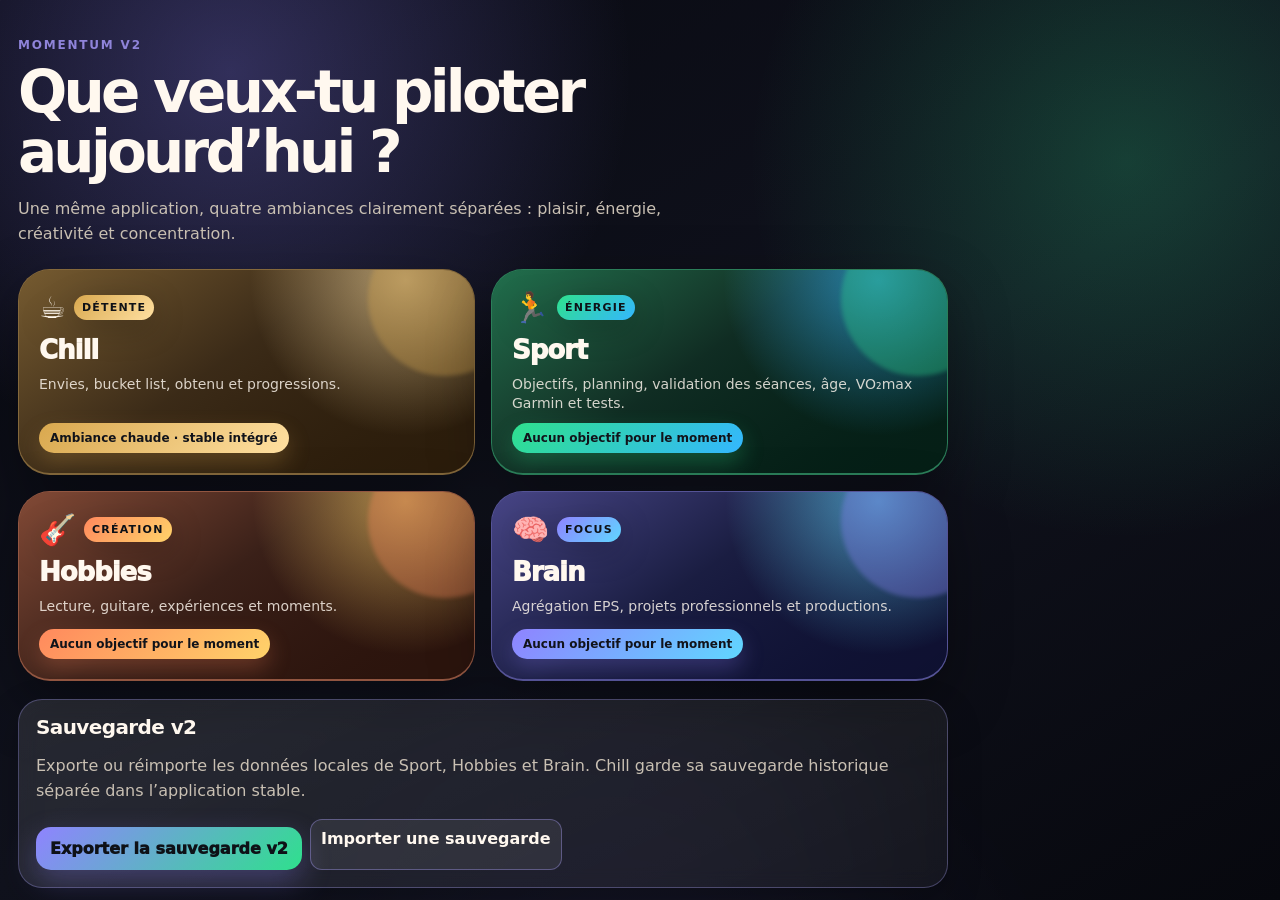
==== v2/index.html @ 9bb4d2d8 "chore(v2): force sport age garmin cache refresh" ====
<!doctype html>
<html lang="fr">
<head>
  <meta charset="utf-8" />
  <meta name="viewport" content="width=device-width, initial-scale=1, viewport-fit=cover" />
  <meta http-equiv="Cache-Control" content="no-cache, no-store, must-revalidate" />
  <meta http-equiv="Pragma" content="no-cache" />
  <meta http-equiv="Expires" content="0" />
  <title>Momentum v2</title>
  <link rel="stylesheet" href="./styles.css?v=20260715-sport-age-garmin2" />
</head>
<body>
  <main class="shell" id="app" data-build="sport-age-garmin2">
    <section class="screen active" id="home-screen" aria-labelledby="home-title">
      <header class="home-hero">
        <p class="eyebrow">Momentum v2</p>
        <h1 id="home-title">Que veux-tu piloter aujourd’hui&nbsp;?</h1>
        <p class="hero-text">Une même application, quatre ambiances clairement séparées : plaisir, énergie, créativité et concentration.</p>
      </header>

      <div class="space-grid" aria-label="Espaces Momentum">
        <button class="space-card chill" data-open-space="chill">
          <span class="space-icon">☕</span>
          <span class="space-title">Chill</span>
          <span class="space-desc">Envies, bucket list, obtenu et progressions.</span>
          <span class="space-meta">Ambiance chaude · stable intégré</span>
        </button>

        <button class="space-card sport" data-open-space="sport">
          <span class="space-icon">🏃</span>
          <span class="space-title">Sport</span>
          <span class="space-desc">Objectifs, planning, validation des séances, âge, VO₂max Garmin et tests.</span>
          <span class="space-meta" data-summary="sport">Aucun objectif pour le moment</span>
        </button>

        <button class="space-card hobbies" data-open-space="hobbies">
          <span class="space-icon">🎸</span>
          <span class="space-title">Hobbies</span>
          <span class="space-desc">Lecture, guitare, expériences et moments.</span>
          <span class="space-meta" data-summary="hobbies">Aucun objectif pour le moment</span>
        </button>

        <button class="space-card brain" data-open-space="brain">
          <span class="space-icon">🧠</span>
          <span class="space-title">Brain</span>
          <span class="space-desc">Agrégation EPS, projets professionnels et productions.</span>
          <span class="space-meta" data-summary="brain">Aucun objectif pour le moment</span>
        </button>
      </div>

      <article class="panel home-tools" aria-labelledby="data-title">
        <h3 id="data-title">Sauvegarde v2</h3>
        <p>Exporte ou réimporte les données locales de Sport, Hobbies et Brain. Chill garde sa sauvegarde historique séparée dans l’application stable.</p>
        <div class="actions-row">
          <button class="primary-btn" type="button" data-export-v2>Exporter la sauvegarde v2</button>
          <label class="secondary-btn" for="import-v2-file">Importer une sauvegarde</label>
          <input id="import-v2-file" data-import-v2 type="file" accept="application/json,.json" hidden>
        </div>
      </article>
    </section>

    <section class="screen screen--embedded" id="space-chill" aria-labelledby="chill-title">
      <h2 class="sr-only" id="chill-title">Chill stable intégré</h2>
      <div class="embedded-toolbar chill">
        <button class="back-btn embedded-back" data-go-home>← Accueil</button>
        <span class="embedded-title">Chill intégré</span>
        <a class="embedded-stable-link" href="https://eps-kbapp.github.io/Momentum/" target="_blank" rel="noopener">Plein écran</a>
      </div>
      <div class="legacy-shell" aria-label="Chill stable complet intégré">
        <iframe
          class="legacy-frame ready"
          title="Chill stable complet intégré"
          src="https://eps-kbapp.github.io/Momentum/?from=v2-sport-age-garmin2"
          loading="eager"
          allow="clipboard-read; clipboard-write"
        ></iframe>
      </div>
      <div class="legacy-origin-warning">
        Chill stable complet est intégré ici. Si le sélecteur apparaît dans le cadre, choisis Chill à l’intérieur.
      </div>
    </section>

    <section class="screen" id="space-sport" aria-labelledby="sport-title" data-goal-space="sport">
      <header class="space-header sport">
        <button class="back-btn" data-go-home>← Accueil</button>
        <p class="eyebrow">Espace</p>
        <h2 id="sport-title">Sport</h2>
        <p>Un espace plus énergique pour programmer les séances, compléter le réalisé et suivre ton niveau actuel.</p>
      </header>
      <nav class="subnav" aria-label="Navigation Sport">
        <button class="active" data-tab="overview">Accueil</button>
        <button data-tab="goals">Objectifs</button>
        <button data-tab="program">Planning</button>
        <button data-tab="profile">Bilan & tests</button>
      </nav>
      <div class="tab-panel active" data-panel="overview"></div>
      <div class="tab-panel" data-panel="goals"></div>
      <div class="tab-panel" data-panel="program"></div>
      <div class="tab-panel" data-panel="profile"></div>
    </section>

    <section class="screen" id="space-hobbies" aria-labelledby="hobbies-title" data-goal-space="hobbies">
      <header class="space-header hobbies">
        <button class="back-btn" data-go-home>← Accueil</button>
        <p class="eyebrow">Espace</p>
        <h2 id="hobbies-title">Hobbies</h2>
        <p>Un espace plus créatif pour les pratiques, la lecture, les expériences et les moments importants.</p>
      </header>
      <nav class="subnav" aria-label="Navigation Hobbies">
        <button class="active" data-tab="overview">Accueil</button>
        <button data-tab="goals">Objectifs</button>
        <button data-tab="practices">Pratiques</button>
        <button data-tab="books">Lecture / Expériences</button>
      </nav>
      <div class="tab-panel active" data-panel="overview"></div>
      <div class="tab-panel" data-panel="goals"></div>
      <div class="tab-panel" data-panel="practices"></div>
      <div class="tab-panel" data-panel="books"></div>
    </section>

    <section class="screen" id="space-brain" aria-labelledby="brain-title" data-goal-space="brain">
      <header class="space-header brain">
        <button class="back-btn" data-go-home>← Accueil</button>
        <p class="eyebrow">Espace</p>
        <h2 id="brain-title">Brain</h2>
        <p>Un espace plus concentré pour l’agrégation EPS, les projets professionnels, le plan de travail et les productions.</p>
      </header>
      <nav class="subnav" aria-label="Navigation Brain">
        <button class="active" data-tab="overview">Accueil</button>
        <button data-tab="goals">Objectifs</button>
        <button data-tab="workplan">Plan de travail</button>
        <button data-tab="productions">Productions</button>
      </nav>
      <div class="tab-panel active" data-panel="overview"></div>
      <div class="tab-panel" data-panel="goals"></div>
      <div class="tab-panel" data-panel="workplan"></div>
      <div class="tab-panel" data-panel="productions"></div>
    </section>
  </main>

  <script src="./goals-core.js?v=20260715-sport-age-garmin2"></script>
  <script src="./sport.js?v=20260715-sport-age-garmin2"></script>
  <script src="./hobbies.js?v=20260715-sport-age-garmin2"></script>
  <script src="./brain.js?v=20260715-sport-age-garmin2"></script>
  <script src="./app.js?v=20260715-sport-age-garmin2"></script>
</body>
</html>
---- v2/styles.css ----
:root{
  --bg:#080911;
  --card:#171821;
  --text:#fff8ef;
  --muted:#c9c0b3;
  --muted-2:#8f877c;
  --line:rgba(255,255,255,.12);
  --radius:24px;
  --shadow:0 22px 60px rgba(0,0,0,.36);
  --shadow-soft:0 12px 34px rgba(0,0,0,.22);
  --chill:#d9a84e;
  --chill-2:#ffe0a1;
  --sport:#2fe08d;
  --sport-2:#34b7ff;
  --hobbies:#ff895d;
  --hobbies-2:#ffd36a;
  --brain:#8f83ff;
  --brain-2:#60d7ff;
  font-family:Inter, ui-sans-serif, system-ui, -apple-system, BlinkMacSystemFont, "Segoe UI", sans-serif;
}

*{box-sizing:border-box}
html,body{margin:0;min-height:100%;background:var(--bg);color:var(--text)}
body{min-height:100dvh;overflow:hidden}
button,input,textarea,select{font:inherit}
button{cursor:pointer;-webkit-tap-highlight-color:transparent}
button:focus-visible,a:focus-visible,input:focus-visible,textarea:focus-visible,select:focus-visible{outline:2px solid var(--accent,#fff8ef);outline-offset:3px}
.sr-only{position:absolute;width:1px;height:1px;padding:0;margin:-1px;overflow:hidden;clip:rect(0,0,0,0);white-space:nowrap;border:0}

.shell{height:100dvh;overflow:hidden;position:relative;background:#080911}
.screen{--accent:#fff8ef;--accent-2:#ffffff;--soft:rgba(255,255,255,.07);display:none;height:100dvh;overflow:auto;padding:calc(env(safe-area-inset-top,0px) + 22px) 18px calc(env(safe-area-inset-bottom,0px) + 24px);position:relative;background:#080911;color:var(--text)}
.screen.active{display:block}
.screen::before,.screen::after{content:"";position:fixed;inset:0;z-index:0;pointer-events:none}
.screen::before{background:radial-gradient(circle at 18% 8%,color-mix(in srgb,var(--accent) 30%,transparent),transparent 30%),radial-gradient(circle at 88% 18%,color-mix(in srgb,var(--accent-2) 22%,transparent),transparent 28%),linear-gradient(150deg,#080911 0%,#10121d 54%,#07080e 100%)}
.screen::after{opacity:.34;background-image:linear-gradient(135deg,rgba(255,255,255,.05) 0 1px,transparent 1px 18px),radial-gradient(circle at 50% 120%,color-mix(in srgb,var(--accent) 24%,transparent),transparent 36%)}
.screen>*{position:relative;z-index:1}
.screen.screen--embedded{padding:0;overflow:hidden;background:#f5f3ef}
.screen.screen--embedded::before,.screen.screen--embedded::after{display:none}

#home-screen{--accent:var(--brain);--accent-2:var(--sport)}
#space-sport{--accent:var(--sport);--accent-2:var(--sport-2)}
#space-sport::before{background:radial-gradient(circle at 12% 8%,rgba(47,224,141,.34),transparent 34%),radial-gradient(circle at 92% 14%,rgba(52,183,255,.28),transparent 28%),linear-gradient(150deg,#041a14 0%,#08151c 54%,#08101d 100%)}
#space-sport::after{background-image:linear-gradient(120deg,rgba(47,224,141,.10) 0 2px,transparent 2px 18px),radial-gradient(circle at 50% 120%,rgba(47,224,141,.28),transparent 34%);opacity:.42}
#space-hobbies{--accent:var(--hobbies);--accent-2:var(--hobbies-2)}
#space-hobbies::before{background:radial-gradient(circle at 12% 8%,rgba(255,137,93,.38),transparent 34%),radial-gradient(circle at 92% 12%,rgba(255,211,106,.24),transparent 28%),linear-gradient(150deg,#23100a 0%,#171019 55%,#211017 100%)}
#space-hobbies::after{background-image:radial-gradient(circle at 12px 12px,rgba(255,211,106,.12) 0 2px,transparent 3px 22px),radial-gradient(circle at 50% 120%,rgba(255,137,93,.28),transparent 34%);opacity:.42;background-size:24px 24px,auto}
#space-brain{--accent:var(--brain);--accent-2:var(--brain-2)}
#space-brain::before{background:radial-gradient(circle at 14% 8%,rgba(143,131,255,.38),transparent 34%),radial-gradient(circle at 92% 14%,rgba(96,215,255,.22),transparent 30%),linear-gradient(150deg,#0a0b23 0%,#09101d 56%,#11172d 100%)}
#space-brain::after{background-image:linear-gradient(rgba(143,131,255,.12) 1px,transparent 1px),linear-gradient(90deg,rgba(96,215,255,.07) 1px,transparent 1px),radial-gradient(circle at 50% 120%,rgba(143,131,255,.25),transparent 34%);background-size:28px 28px,28px 28px,auto;opacity:.34}

.home-hero{margin:14px 0 22px;max-width:820px}
.eyebrow{margin:0 0 7px;color:color-mix(in srgb,var(--accent) 72%,var(--muted-2));font-size:12px;font-weight:900;letter-spacing:.15em;text-transform:uppercase}
h1,h2,h3{margin:0;color:var(--text);line-height:1.05}
h1{font-size:clamp(34px,9vw,58px);letter-spacing:-.065em;max-width:820px}
h2{font-size:40px;letter-spacing:-.05em}
h3{font-size:20px;margin-bottom:10px;letter-spacing:-.03em}
p{color:var(--muted);line-height:1.55}
.hero-text{max-width:650px;font-size:16px;margin:14px 0 0}

.space-grid{display:grid;grid-template-columns:repeat(2,minmax(0,1fr));gap:16px;max-width:930px}
.space-card{--accent:#fff;--accent-2:#fff;min-height:190px;border:1px solid color-mix(in srgb,var(--accent) 38%,rgba(255,255,255,.14));border-radius:32px;box-shadow:var(--shadow);padding:20px;text-align:left;color:var(--text);display:flex;flex-direction:column;gap:10px;position:relative;overflow:hidden;transition:transform .18s ease,filter .18s ease;border-bottom-width:2px}
.space-card::before{content:"";position:absolute;inset:0;z-index:0;background:linear-gradient(145deg,color-mix(in srgb,var(--accent) 34%,rgba(255,255,255,.08)),rgba(255,255,255,.04) 45%,rgba(0,0,0,.16)),radial-gradient(circle at 85% 5%,color-mix(in srgb,var(--accent-2) 62%,transparent),transparent 36%)}
.space-card::after{content:"";position:absolute;right:-48px;top:-48px;width:154px;height:154px;border-radius:50%;background:var(--accent);opacity:.32;filter:blur(2px)}
.space-card>*{position:relative;z-index:1}
.space-card:active{transform:scale(.985);filter:saturate(1.14)}
.space-card.chill{--accent:var(--chill);--accent-2:var(--chill-2);background:#33220e}
.space-card.sport{--accent:var(--sport);--accent-2:var(--sport-2);background:#06241a}
.space-card.hobbies{--accent:var(--hobbies);--accent-2:var(--hobbies-2);background:#32170f}
.space-card.brain{--accent:var(--brain);--accent-2:var(--brain-2);background:#11143a}
.space-card.chill .space-icon::after{content:" détente"}
.space-card.sport .space-icon::after{content:" énergie"}
.space-card.hobbies .space-icon::after{content:" création"}
.space-card.brain .space-icon::after{content:" focus"}
.space-icon{font-size:30px;filter:drop-shadow(0 8px 16px rgba(0,0,0,.22));display:flex;align-items:center;gap:8px}
.space-icon::after{font-size:11px;font-weight:900;letter-spacing:.11em;text-transform:uppercase;color:#0e1117;background:linear-gradient(135deg,var(--accent),var(--accent-2));border-radius:999px;padding:6px 8px}
.space-title{font-size:26px;font-weight:950;letter-spacing:-.04em}
.space-desc{color:rgba(255,248,239,.82);font-size:14px;line-height:1.35}
.space-meta{margin-top:auto;color:#11131a;font-size:12px;font-weight:900;background:linear-gradient(135deg,var(--accent),var(--accent-2));border:0;border-radius:999px;padding:8px 11px;width:max-content;max-width:100%;box-shadow:0 10px 22px color-mix(in srgb,var(--accent) 26%,transparent)}

.space-header{--accent:#fff;--accent-2:#fff;border-radius:34px;padding:20px;border:1px solid color-mix(in srgb,var(--accent) 38%,rgba(255,255,255,.12));background:linear-gradient(140deg,color-mix(in srgb,var(--accent) 28%,rgba(255,255,255,.07)),rgba(255,255,255,.045) 52%,rgba(0,0,0,.10));box-shadow:var(--shadow);margin-bottom:14px;position:relative;overflow:hidden;border-bottom-width:2px}
.space-header::before{content:"";position:absolute;inset:0;background:radial-gradient(circle at 88% 0,color-mix(in srgb,var(--accent-2) 55%,transparent),transparent 34%),linear-gradient(120deg,color-mix(in srgb,var(--accent) 16%,transparent),transparent 60%);opacity:.9}
.space-header::after{content:"";position:absolute;right:-62px;top:-62px;width:176px;height:176px;border-radius:50%;background:var(--accent);opacity:.22;filter:blur(1px)}
.space-header>*{position:relative;z-index:1}
.space-header.chill{--accent:var(--chill);--accent-2:var(--chill-2)}
.space-header.sport{--accent:var(--sport);--accent-2:var(--sport-2)}
.space-header.hobbies{--accent:var(--hobbies);--accent-2:var(--hobbies-2)}
.space-header.brain{--accent:var(--brain);--accent-2:var(--brain-2)}
.space-header.sport h2::before{content:"🏃 ";font-size:.86em}
.space-header.hobbies h2::before{content:"🎸 ";font-size:.86em}
.space-header.brain h2::before{content:"🧠 ";font-size:.86em}
.back-btn{border:1px solid color-mix(in srgb,var(--accent) 30%,rgba(255,255,255,.14));background:rgba(255,255,255,.10);color:var(--text);border-radius:999px;padding:9px 12px;margin-bottom:18px;font-weight:850;backdrop-filter:blur(8px);-webkit-backdrop-filter:blur(8px)}
.panel{border:1px solid color-mix(in srgb,var(--accent) 22%,rgba(255,255,255,.11));border-radius:var(--radius);background:linear-gradient(155deg,rgba(255,255,255,.10),rgba(255,255,255,.045));box-shadow:var(--shadow-soft);padding:17px;margin:12px 0;backdrop-filter:blur(10px);-webkit-backdrop-filter:blur(10px)}
.primary-link,.primary-btn{display:inline-flex;align-items:center;justify-content:center;gap:8px;border:0;border-radius:15px;background:linear-gradient(135deg,var(--accent,#fff8ef),var(--accent-2,var(--accent)));color:#0e1117;font-weight:950;text-decoration:none;padding:12px 14px;margin-top:8px;box-shadow:0 12px 30px color-mix(in srgb,var(--accent) 30%,transparent)}
.secondary-btn{border:1px solid color-mix(in srgb,var(--accent) 28%,rgba(255,255,255,.13));background:rgba(255,255,255,.075);color:var(--text);border-radius:12px;padding:9px 10px;font-weight:850}

.subnav{display:flex;gap:9px;overflow:auto;padding:4px 0 12px;margin:0 -2px 8px;scrollbar-width:none}
.subnav::-webkit-scrollbar{display:none}
.subnav button{border:1px solid color-mix(in srgb,var(--accent) 25%,rgba(255,255,255,.12));background:rgba(255,255,255,.065);color:var(--muted);border-radius:999px;padding:10px 13px;white-space:nowrap;font-weight:850}
.subnav button.active{background:linear-gradient(135deg,var(--accent),var(--accent-2));color:#0e1117;box-shadow:0 10px 26px color-mix(in srgb,var(--accent) 28%,transparent)}
.tab-panel{display:none}
.tab-panel.active{display:block}

.goal-form{display:grid;gap:10px;margin:12px 0}
.field{display:grid;gap:6px}
.field span{font-size:12px;font-weight:900;text-transform:uppercase;letter-spacing:.08em;color:color-mix(in srgb,var(--accent) 60%,var(--muted-2))}
.field input,.field select,.field textarea{width:100%;border:1px solid color-mix(in srgb,var(--accent) 22%,rgba(255,255,255,.11));background:rgba(5,7,12,.48);color:var(--text);border-radius:14px;padding:12px 13px;outline:none}
.field input::placeholder,.field textarea::placeholder{color:rgba(255,248,239,.36)}
.field select option{background:#191923;color:#fff8ef}
.field textarea{min-height:90px;resize:vertical}
.goal-list{display:grid;gap:10px;margin-top:14px}
.goal-card{border:1px solid color-mix(in srgb,var(--accent) 22%,rgba(255,255,255,.11));background:linear-gradient(160deg,rgba(255,255,255,.09),rgba(255,255,255,.04));border-radius:21px;padding:14px;box-shadow:0 10px 26px rgba(0,0,0,.16)}
.goal-card header{display:flex;justify-content:space-between;gap:12px;align-items:flex-start;margin-bottom:8px}
.goal-title{font-weight:950;font-size:17px;letter-spacing:-.02em}
.badge{border-radius:999px;padding:5px 8px;background:color-mix(in srgb,var(--accent) 18%,rgba(255,255,255,.08));border:1px solid color-mix(in srgb,var(--accent) 26%,transparent);font-size:11px;font-weight:950;color:var(--muted);white-space:nowrap}
.goal-desc{margin:0 0 10px;font-size:13px}
.goal-meta{display:flex;gap:8px;flex-wrap:wrap;color:var(--muted-2);font-size:12px}
.goal-meta span{border-radius:999px;background:rgba(255,255,255,.055);padding:5px 8px}
.empty{border:1px dashed color-mix(in srgb,var(--accent) 30%,rgba(255,255,255,.18));border-radius:18px;padding:18px;text-align:center;color:var(--muted);background:rgba(255,255,255,.035)}
.actions-row{display:flex;gap:8px;flex-wrap:wrap;margin-top:12px}

.metric-grid{display:grid;grid-template-columns:repeat(4,minmax(0,1fr));gap:10px;margin:12px 0}
.metric-card{border:1px solid color-mix(in srgb,var(--accent) 22%,rgba(255,255,255,.11));background:radial-gradient(circle at 90% 0,color-mix(in srgb,var(--accent) 34%,transparent),transparent 42%),rgba(255,255,255,.065);border-radius:21px;padding:14px;min-height:92px;display:flex;flex-direction:column;justify-content:space-between;box-shadow:0 10px 26px rgba(0,0,0,.15)}
.metric-card strong{font-size:clamp(22px,7vw,30px);line-height:1;color:#fff;letter-spacing:-.045em;overflow-wrap:anywhere}
.metric-card span{font-size:12px;color:var(--muted);font-weight:850;line-height:1.25}
.section-subtitle{margin:18px 0 8px;font-size:15px;color:var(--muted);letter-spacing:.02em}
.progress-track{height:8px;border-radius:999px;background:rgba(255,255,255,.08);overflow:hidden;margin-top:12px}
.progress-track span{display:block;height:100%;border-radius:999px;background:linear-gradient(90deg,var(--accent),var(--accent-2,var(--accent)))}

.home-tools{max-width:930px;margin-top:18px}
#space-sport .panel:first-child h3::before{content:"🏃 ";}
#space-hobbies .panel:first-child h3::before{content:"🎸 ";}
#space-brain .panel:first-child h3::before{content:"🧠 ";}

.embedded-toolbar{position:fixed;z-index:1000;top:calc(env(safe-area-inset-top,0px) + 8px);left:10px;right:10px;display:flex;align-items:center;gap:8px;pointer-events:none}
.embedded-toolbar>*{pointer-events:auto}
.embedded-toolbar .back-btn{margin:0;background:rgba(20,18,16,.78);color:#fff;border-color:rgba(255,255,255,.16);backdrop-filter:blur(10px);-webkit-backdrop-filter:blur(10px)}
.embedded-title{font-weight:950;color:#1a1814;background:rgba(255,255,255,.82);border:1px solid rgba(0,0,0,.08);border-radius:999px;padding:9px 12px;box-shadow:0 8px 20px rgba(0,0,0,.12)}
.embedded-stable-link{margin-left:auto;border-radius:999px;padding:9px 12px;background:#a07830;color:white;text-decoration:none;font-size:12px;font-weight:950;box-shadow:0 8px 20px rgba(0,0,0,.16)}
.legacy-origin-warning{position:fixed;z-index:999;left:10px;right:10px;bottom:calc(env(safe-area-inset-bottom,0px) + 10px);background:rgba(35,30,24,.92);color:#fff;border:1px solid rgba(255,255,255,.18);border-radius:16px;padding:12px 14px;font-size:12px;line-height:1.35;box-shadow:0 14px 40px rgba(0,0,0,.25)}
.legacy-origin-warning[hidden],.embedded-stable-link[hidden]{display:none!important}
.legacy-shell{position:absolute;inset:0;border:0;border-radius:0;overflow:hidden;background:#f5f3ef}
.legacy-frame{width:100%;height:100%;border:0;display:block;background:#f5f3ef;opacity:0;transition:opacity .2s ease}
.legacy-frame.ready{opacity:1}
.legacy-loading{position:absolute;inset:0;display:grid;place-items:center;color:#554f4a;font-weight:900;background:#f5f3ef;z-index:2;text-align:center;padding:20px}

@media(max-width:780px){
  .metric-grid{grid-template-columns:repeat(2,minmax(0,1fr))}
}

@media(max-width:680px){
  .space-grid{grid-template-columns:1fr}
  .space-card{min-height:164px}
  .screen{padding-left:14px;padding-right:14px}
  .screen.screen--embedded{padding:0}
  .embedded-title{display:none}
  h2{font-size:36px}
}
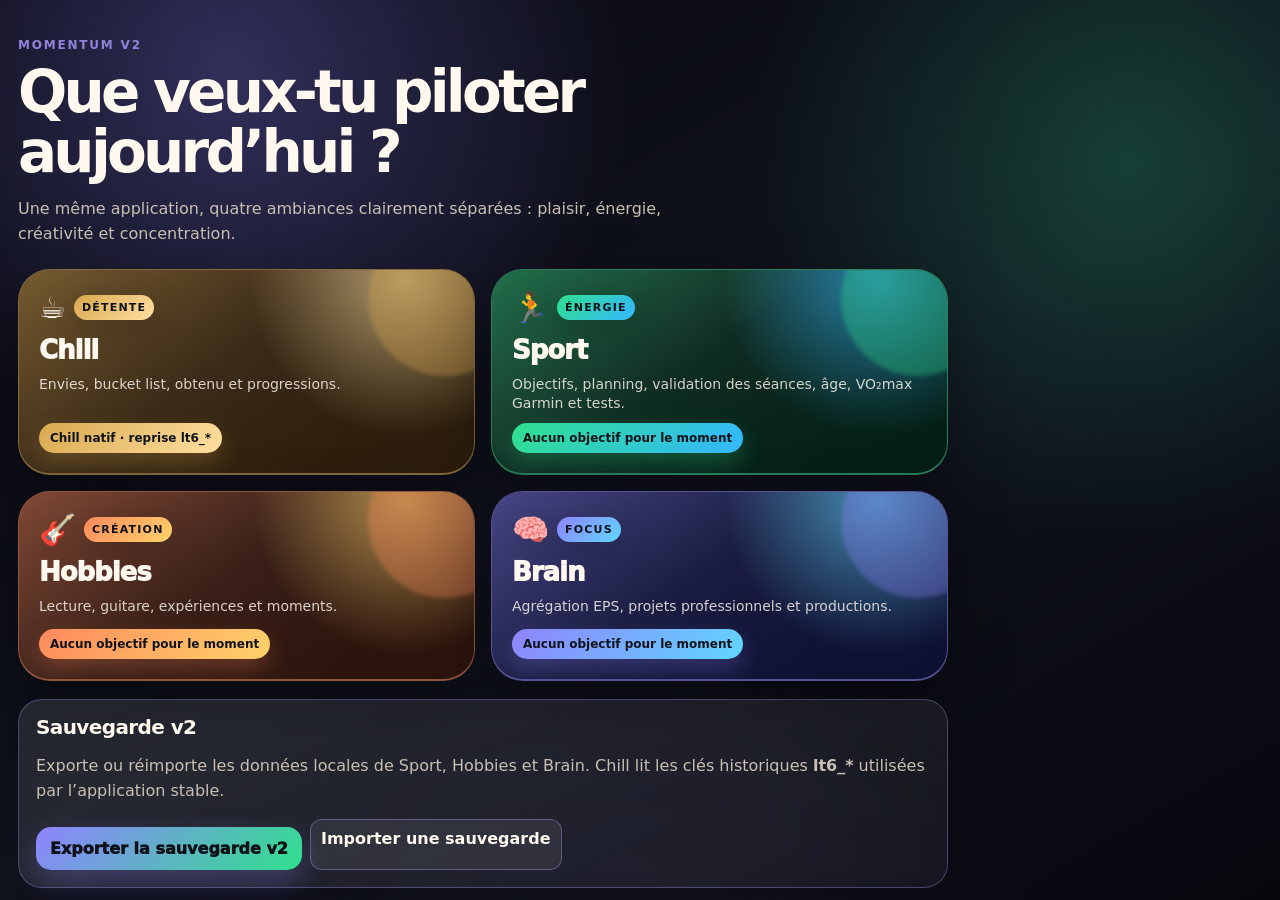
==== commit 5f797afb: "feat(v2): replace Chill iframe with native Chill screen" ====
--- a/v2/index.html
+++ b/v2/index.html
@@ -7,10 +7,10 @@
   <meta http-equiv="Pragma" content="no-cache" />
   <meta http-equiv="Expires" content="0" />
   <title>Momentum v2</title>
-  <link rel="stylesheet" href="./styles.css?v=20260715-sport-age-garmin2" />
+  <link rel="stylesheet" href="./styles.css?v=20260715-chill-native1" />
 </head>
 <body>
-  <main class="shell" id="app" data-build="sport-age-garmin2">
+  <main class="shell" id="app" data-build="chill-native1">
     <section class="screen active" id="home-screen" aria-labelledby="home-title">
       <header class="home-hero">
         <p class="eyebrow">Momentum v2</p>
@@ -23,7 +23,7 @@
           <span class="space-icon">☕</span>
           <span class="space-title">Chill</span>
           <span class="space-desc">Envies, bucket list, obtenu et progressions.</span>
-          <span class="space-meta">Ambiance chaude · stable intégré</span>
+          <span class="space-meta">Chill natif · reprise lt6_*</span>
         </button>
 
         <button class="space-card sport" data-open-space="sport">
@@ -50,7 +50,7 @@
 
       <article class="panel home-tools" aria-labelledby="data-title">
         <h3 id="data-title">Sauvegarde v2</h3>
-        <p>Exporte ou réimporte les données locales de Sport, Hobbies et Brain. Chill garde sa sauvegarde historique séparée dans l’application stable.</p>
+        <p>Exporte ou réimporte les données locales de Sport, Hobbies et Brain. Chill lit les clés historiques <strong>lt6_*</strong> utilisées par l’application stable.</p>
         <div class="actions-row">
           <button class="primary-btn" type="button" data-export-v2>Exporter la sauvegarde v2</button>
           <label class="secondary-btn" for="import-v2-file">Importer une sauvegarde</label>
@@ -59,25 +59,14 @@
       </article>
     </section>
 
-    <section class="screen screen--embedded" id="space-chill" aria-labelledby="chill-title">
-      <h2 class="sr-only" id="chill-title">Chill stable intégré</h2>
-      <div class="embedded-toolbar chill">
-        <button class="back-btn embedded-back" data-go-home>← Accueil</button>
-        <span class="embedded-title">Chill intégré</span>
-        <a class="embedded-stable-link" href="https://eps-kbapp.github.io/Momentum/" target="_blank" rel="noopener">Plein écran</a>
-      </div>
-      <div class="legacy-shell" aria-label="Chill stable complet intégré">
-        <iframe
-          class="legacy-frame ready"
-          title="Chill stable complet intégré"
-          src="https://eps-kbapp.github.io/Momentum/?from=v2-sport-age-garmin2"
-          loading="eager"
-          allow="clipboard-read; clipboard-write"
-        ></iframe>
-      </div>
-      <div class="legacy-origin-warning">
-        Chill stable complet est intégré ici. Si le sélecteur apparaît dans le cadre, choisis Chill à l’intérieur.
-      </div>
+    <section class="screen" id="space-chill" aria-labelledby="chill-title" data-goal-space="chill">
+      <header class="space-header chill">
+        <button class="back-btn" data-go-home>← Accueil</button>
+        <p class="eyebrow">Espace</p>
+        <h2 id="chill-title">Chill</h2>
+        <p>Un espace chaleureux pour les envies, films, livres, jeux, sorties, bucket list et choses obtenues.</p>
+      </header>
+      <div data-chill-native></div>
     </section>
 
     <section class="screen" id="space-sport" aria-labelledby="sport-title" data-goal-space="sport">
@@ -138,10 +127,11 @@
     </section>
   </main>
 
-  <script src="./goals-core.js?v=20260715-sport-age-garmin2"></script>
-  <script src="./sport.js?v=20260715-sport-age-garmin2"></script>
-  <script src="./hobbies.js?v=20260715-sport-age-garmin2"></script>
-  <script src="./brain.js?v=20260715-sport-age-garmin2"></script>
-  <script src="./app.js?v=20260715-sport-age-garmin2"></script>
+  <script src="./goals-core.js?v=20260715-chill-native1"></script>
+  <script src="./chill.js?v=20260715-chill-native1"></script>
+  <script src="./sport.js?v=20260715-chill-native1"></script>
+  <script src="./hobbies.js?v=20260715-chill-native1"></script>
+  <script src="./brain.js?v=20260715-chill-native1"></script>
+  <script src="./app.js?v=20260715-chill-native1"></script>
 </body>
 </html>
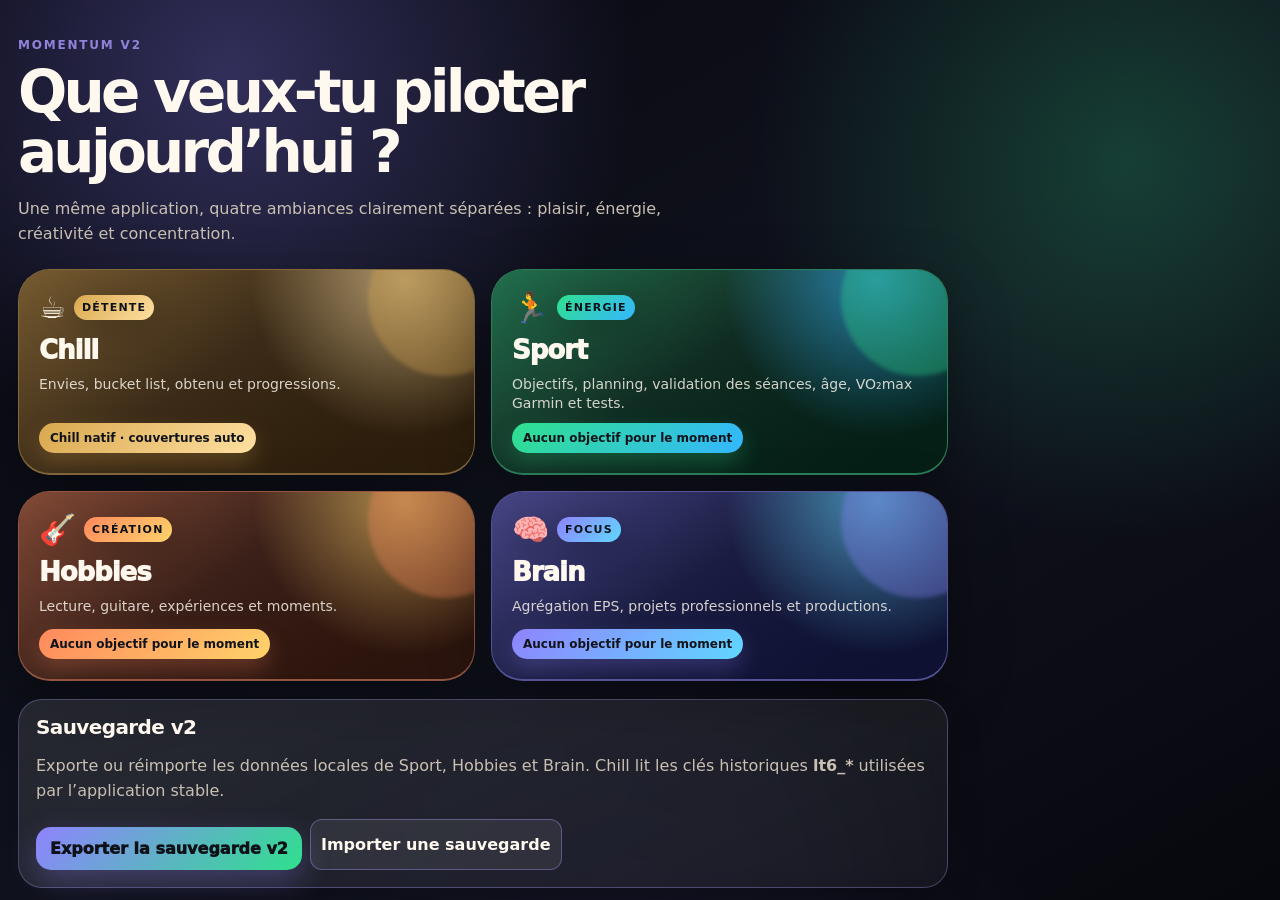
==== commit 70d69f0c: "chore(v2): bump cache for Chill covers" ====
--- a/v2/index.html
+++ b/v2/index.html
@@ -7,10 +7,10 @@
   <meta http-equiv="Pragma" content="no-cache" />
   <meta http-equiv="Expires" content="0" />
   <title>Momentum v2</title>
-  <link rel="stylesheet" href="./styles.css?v=20260715-chill-native1" />
+  <link rel="stylesheet" href="./styles.css?v=20260715-chill-covers1" />
 </head>
 <body>
-  <main class="shell" id="app" data-build="chill-native1">
+  <main class="shell" id="app" data-build="chill-covers1">
     <section class="screen active" id="home-screen" aria-labelledby="home-title">
       <header class="home-hero">
         <p class="eyebrow">Momentum v2</p>
@@ -23,7 +23,7 @@
           <span class="space-icon">☕</span>
           <span class="space-title">Chill</span>
           <span class="space-desc">Envies, bucket list, obtenu et progressions.</span>
-          <span class="space-meta">Chill natif · reprise lt6_*</span>
+          <span class="space-meta">Chill natif · couvertures auto</span>
         </button>
 
         <button class="space-card sport" data-open-space="sport">
@@ -127,11 +127,11 @@
     </section>
   </main>
 
-  <script src="./goals-core.js?v=20260715-chill-native1"></script>
-  <script src="./chill.js?v=20260715-chill-native1"></script>
-  <script src="./sport.js?v=20260715-chill-native1"></script>
-  <script src="./hobbies.js?v=20260715-chill-native1"></script>
-  <script src="./brain.js?v=20260715-chill-native1"></script>
-  <script src="./app.js?v=20260715-chill-native1"></script>
+  <script src="./goals-core.js?v=20260715-chill-covers1"></script>
+  <script src="./chill.js?v=20260715-chill-covers1"></script>
+  <script src="./sport.js?v=20260715-chill-covers1"></script>
+  <script src="./hobbies.js?v=20260715-chill-covers1"></script>
+  <script src="./brain.js?v=20260715-chill-covers1"></script>
+  <script src="./app.js?v=20260715-chill-covers1"></script>
 </body>
 </html>
--- a/v2/styles.css
+++ b/v2/styles.css
@@ -34,10 +34,11 @@
 .screen::before{background:radial-gradient(circle at 18% 8%,color-mix(in srgb,var(--accent) 30%,transparent),transparent 30%),radial-gradient(circle at 88% 18%,color-mix(in srgb,var(--accent-2) 22%,transparent),transparent 28%),linear-gradient(150deg,#080911 0%,#10121d 54%,#07080e 100%)}
 .screen::after{opacity:.34;background-image:linear-gradient(135deg,rgba(255,255,255,.05) 0 1px,transparent 1px 18px),radial-gradient(circle at 50% 120%,color-mix(in srgb,var(--accent) 24%,transparent),transparent 36%)}
 .screen>*{position:relative;z-index:1}
-.screen.screen--embedded{padding:0;overflow:hidden;background:#f5f3ef}
-.screen.screen--embedded::before,.screen.screen--embedded::after{display:none}
 
 #home-screen{--accent:var(--brain);--accent-2:var(--sport)}
+#space-chill{--accent:var(--chill);--accent-2:var(--chill-2)}
+#space-chill::before{background:radial-gradient(circle at 12% 8%,rgba(217,168,78,.40),transparent 34%),radial-gradient(circle at 92% 12%,rgba(255,224,161,.24),transparent 28%),linear-gradient(150deg,#24160a 0%,#161018 55%,#21170e 100%)}
+#space-chill::after{background-image:radial-gradient(circle at 12px 12px,rgba(255,224,161,.13) 0 2px,transparent 3px 22px),radial-gradient(circle at 50% 120%,rgba(217,168,78,.28),transparent 34%);opacity:.42;background-size:24px 24px,auto}
 #space-sport{--accent:var(--sport);--accent-2:var(--sport-2)}
 #space-sport::before{background:radial-gradient(circle at 12% 8%,rgba(47,224,141,.34),transparent 34%),radial-gradient(circle at 92% 14%,rgba(52,183,255,.28),transparent 28%),linear-gradient(150deg,#041a14 0%,#08151c 54%,#08101d 100%)}
 #space-sport::after{background-image:linear-gradient(120deg,rgba(47,224,141,.10) 0 2px,transparent 2px 18px),radial-gradient(circle at 50% 120%,rgba(47,224,141,.28),transparent 34%);opacity:.42}
@@ -85,13 +86,14 @@
 .space-header.sport{--accent:var(--sport);--accent-2:var(--sport-2)}
 .space-header.hobbies{--accent:var(--hobbies);--accent-2:var(--hobbies-2)}
 .space-header.brain{--accent:var(--brain);--accent-2:var(--brain-2)}
+.space-header.chill h2::before{content:"☕ ";font-size:.86em}
 .space-header.sport h2::before{content:"🏃 ";font-size:.86em}
 .space-header.hobbies h2::before{content:"🎸 ";font-size:.86em}
 .space-header.brain h2::before{content:"🧠 ";font-size:.86em}
 .back-btn{border:1px solid color-mix(in srgb,var(--accent) 30%,rgba(255,255,255,.14));background:rgba(255,255,255,.10);color:var(--text);border-radius:999px;padding:9px 12px;margin-bottom:18px;font-weight:850;backdrop-filter:blur(8px);-webkit-backdrop-filter:blur(8px)}
 .panel{border:1px solid color-mix(in srgb,var(--accent) 22%,rgba(255,255,255,.11));border-radius:var(--radius);background:linear-gradient(155deg,rgba(255,255,255,.10),rgba(255,255,255,.045));box-shadow:var(--shadow-soft);padding:17px;margin:12px 0;backdrop-filter:blur(10px);-webkit-backdrop-filter:blur(10px)}
 .primary-link,.primary-btn{display:inline-flex;align-items:center;justify-content:center;gap:8px;border:0;border-radius:15px;background:linear-gradient(135deg,var(--accent,#fff8ef),var(--accent-2,var(--accent)));color:#0e1117;font-weight:950;text-decoration:none;padding:12px 14px;margin-top:8px;box-shadow:0 12px 30px color-mix(in srgb,var(--accent) 30%,transparent)}
-.secondary-btn{border:1px solid color-mix(in srgb,var(--accent) 28%,rgba(255,255,255,.13));background:rgba(255,255,255,.075);color:var(--text);border-radius:12px;padding:9px 10px;font-weight:850}
+.secondary-btn{border:1px solid color-mix(in srgb,var(--accent) 28%,rgba(255,255,255,.13));background:rgba(255,255,255,.075);color:var(--text);border-radius:12px;padding:9px 10px;font-weight:850;text-decoration:none;display:inline-flex;align-items:center;justify-content:center}
 
 .subnav{display:flex;gap:9px;overflow:auto;padding:4px 0 12px;margin:0 -2px 8px;scrollbar-width:none}
 .subnav::-webkit-scrollbar{display:none}
@@ -118,6 +120,14 @@
 .empty{border:1px dashed color-mix(in srgb,var(--accent) 30%,rgba(255,255,255,.18));border-radius:18px;padding:18px;text-align:center;color:var(--muted);background:rgba(255,255,255,.035)}
 .actions-row{display:flex;gap:8px;flex-wrap:wrap;margin-top:12px}
 
+.chill-list{gap:9px}
+.chill-item{display:grid;grid-template-columns:72px minmax(0,1fr);gap:12px;align-items:start;min-height:100px}
+.chill-item:not(:has(.chill-cover)){display:block}
+.chill-cover{width:72px;aspect-ratio:2/3;border-radius:13px;overflow:hidden;background:rgba(255,255,255,.08);border:1px solid color-mix(in srgb,var(--chill) 28%,rgba(255,255,255,.14));box-shadow:0 10px 24px rgba(0,0,0,.22)}
+.chill-cover img{width:100%;height:100%;object-fit:cover;display:block}
+.chill-item-body{min-width:0}
+.chill-item .goal-title{font-size:16px}
+
 .metric-grid{display:grid;grid-template-columns:repeat(4,minmax(0,1fr));gap:10px;margin:12px 0}
 .metric-card{border:1px solid color-mix(in srgb,var(--accent) 22%,rgba(255,255,255,.11));background:radial-gradient(circle at 90% 0,color-mix(in srgb,var(--accent) 34%,transparent),transparent 42%),rgba(255,255,255,.065);border-radius:21px;padding:14px;min-height:92px;display:flex;flex-direction:column;justify-content:space-between;box-shadow:0 10px 26px rgba(0,0,0,.15)}
 .metric-card strong{font-size:clamp(22px,7vw,30px);line-height:1;color:#fff;letter-spacing:-.045em;overflow-wrap:anywhere}
@@ -131,18 +141,6 @@
 #space-hobbies .panel:first-child h3::before{content:"🎸 ";}
 #space-brain .panel:first-child h3::before{content:"🧠 ";}
 
-.embedded-toolbar{position:fixed;z-index:1000;top:calc(env(safe-area-inset-top,0px) + 8px);left:10px;right:10px;display:flex;align-items:center;gap:8px;pointer-events:none}
-.embedded-toolbar>*{pointer-events:auto}
-.embedded-toolbar .back-btn{margin:0;background:rgba(20,18,16,.78);color:#fff;border-color:rgba(255,255,255,.16);backdrop-filter:blur(10px);-webkit-backdrop-filter:blur(10px)}
-.embedded-title{font-weight:950;color:#1a1814;background:rgba(255,255,255,.82);border:1px solid rgba(0,0,0,.08);border-radius:999px;padding:9px 12px;box-shadow:0 8px 20px rgba(0,0,0,.12)}
-.embedded-stable-link{margin-left:auto;border-radius:999px;padding:9px 12px;background:#a07830;color:white;text-decoration:none;font-size:12px;font-weight:950;box-shadow:0 8px 20px rgba(0,0,0,.16)}
-.legacy-origin-warning{position:fixed;z-index:999;left:10px;right:10px;bottom:calc(env(safe-area-inset-bottom,0px) + 10px);background:rgba(35,30,24,.92);color:#fff;border:1px solid rgba(255,255,255,.18);border-radius:16px;padding:12px 14px;font-size:12px;line-height:1.35;box-shadow:0 14px 40px rgba(0,0,0,.25)}
-.legacy-origin-warning[hidden],.embedded-stable-link[hidden]{display:none!important}
-.legacy-shell{position:absolute;inset:0;border:0;border-radius:0;overflow:hidden;background:#f5f3ef}
-.legacy-frame{width:100%;height:100%;border:0;display:block;background:#f5f3ef;opacity:0;transition:opacity .2s ease}
-.legacy-frame.ready{opacity:1}
-.legacy-loading{position:absolute;inset:0;display:grid;place-items:center;color:#554f4a;font-weight:900;background:#f5f3ef;z-index:2;text-align:center;padding:20px}
-
 @media(max-width:780px){
   .metric-grid{grid-template-columns:repeat(2,minmax(0,1fr))}
 }
@@ -151,7 +149,7 @@
   .space-grid{grid-template-columns:1fr}
   .space-card{min-height:164px}
   .screen{padding-left:14px;padding-right:14px}
-  .screen.screen--embedded{padding:0}
-  .embedded-title{display:none}
   h2{font-size:36px}
-}
+  .chill-item{grid-template-columns:58px minmax(0,1fr);gap:10px;min-height:88px}
+  .chill-cover{width:58px;border-radius:11px}
+}
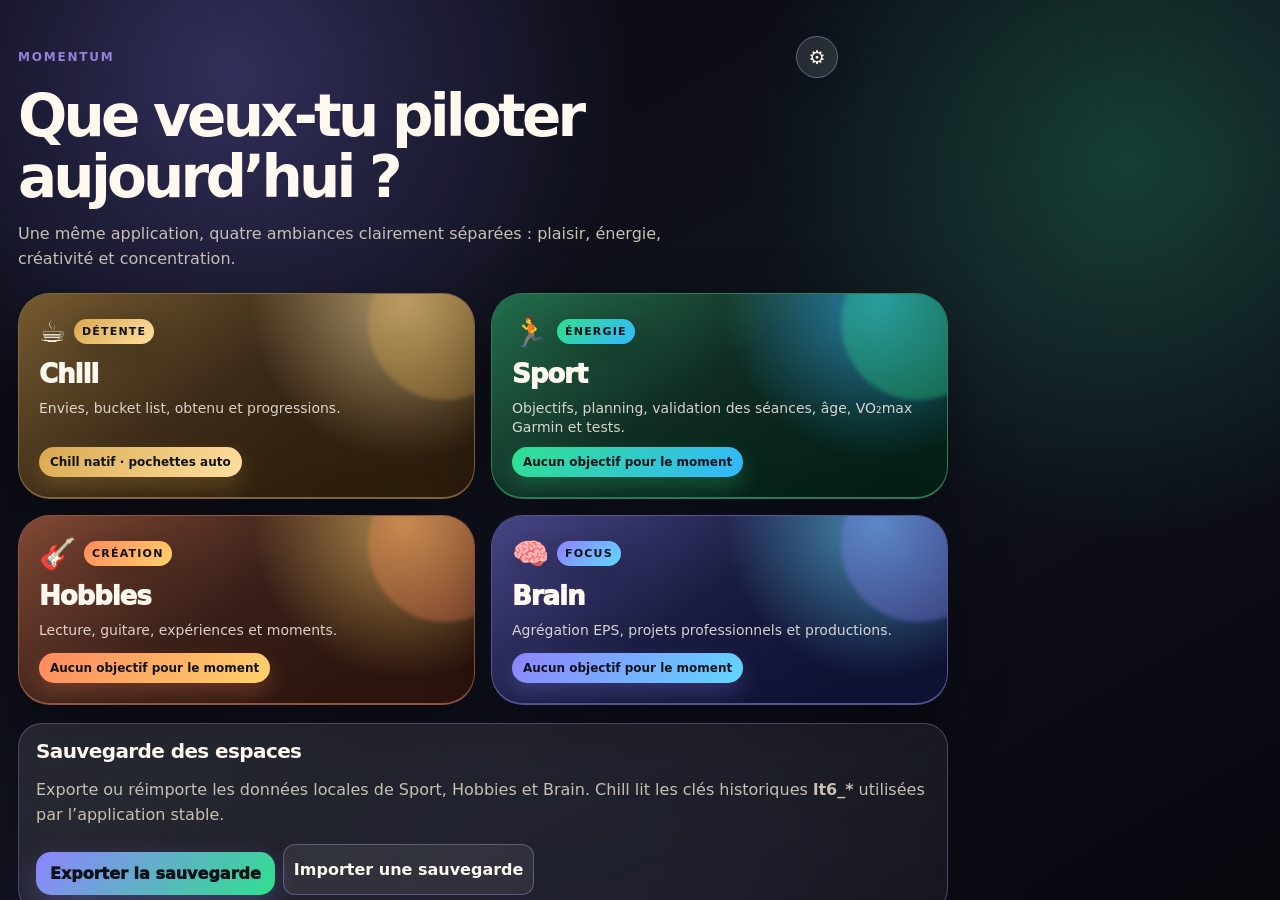
==== commit 9a59825b: "feat(v2): add background settings and Momentum branding" ====
--- a/v2/index.html
+++ b/v2/index.html
@@ -6,24 +6,38 @@
   <meta http-equiv="Cache-Control" content="no-cache, no-store, must-revalidate" />
   <meta http-equiv="Pragma" content="no-cache" />
   <meta http-equiv="Expires" content="0" />
-  <title>Momentum v2</title>
-  <link rel="stylesheet" href="./styles.css?v=20260715-chill-covers1" />
+  <title>Momentum</title>
+  <link rel="stylesheet" href="./styles.css?v=20260715-chill-settings1" />
+  <link rel="stylesheet" href="./overrides.css?v=20260715-chill-settings1" />
 </head>
-<body>
-  <main class="shell" id="app" data-build="chill-covers1">
+<body data-bg-theme="dark">
+  <main class="shell" id="app" data-build="chill-settings1">
     <section class="screen active" id="home-screen" aria-labelledby="home-title">
       <header class="home-hero">
-        <p class="eyebrow">Momentum v2</p>
+        <div class="home-topbar">
+          <p class="eyebrow">Momentum</p>
+          <button class="settings-toggle" type="button" aria-label="Réglages du fond" data-settings-toggle>⚙</button>
+        </div>
         <h1 id="home-title">Que veux-tu piloter aujourd’hui&nbsp;?</h1>
         <p class="hero-text">Une même application, quatre ambiances clairement séparées : plaisir, énergie, créativité et concentration.</p>
       </header>
+
+      <article class="panel settings-panel" data-settings-panel hidden>
+        <h3>Réglage du fond</h3>
+        <p>Change uniquement l’ambiance générale du fond. Les espaces gardent leur identité Chill, Sport, Hobbies et Brain.</p>
+        <div class="theme-options" role="group" aria-label="Choix du fond">
+          <button type="button" data-bg-choice="dark">Noir</button>
+          <button type="button" data-bg-choice="light">Blanc</button>
+          <button type="button" data-bg-choice="ecru">Beige / écru</button>
+        </div>
+      </article>
 
       <div class="space-grid" aria-label="Espaces Momentum">
         <button class="space-card chill" data-open-space="chill">
           <span class="space-icon">☕</span>
           <span class="space-title">Chill</span>
           <span class="space-desc">Envies, bucket list, obtenu et progressions.</span>
-          <span class="space-meta">Chill natif · couvertures auto</span>
+          <span class="space-meta">Chill natif · pochettes auto</span>
         </button>
 
         <button class="space-card sport" data-open-space="sport">
@@ -49,10 +63,10 @@
       </div>
 
       <article class="panel home-tools" aria-labelledby="data-title">
-        <h3 id="data-title">Sauvegarde v2</h3>
+        <h3 id="data-title">Sauvegarde des espaces</h3>
         <p>Exporte ou réimporte les données locales de Sport, Hobbies et Brain. Chill lit les clés historiques <strong>lt6_*</strong> utilisées par l’application stable.</p>
         <div class="actions-row">
-          <button class="primary-btn" type="button" data-export-v2>Exporter la sauvegarde v2</button>
+          <button class="primary-btn" type="button" data-export-v2>Exporter la sauvegarde</button>
           <label class="secondary-btn" for="import-v2-file">Importer une sauvegarde</label>
           <input id="import-v2-file" data-import-v2 type="file" accept="application/json,.json" hidden>
         </div>
@@ -64,7 +78,7 @@
         <button class="back-btn" data-go-home>← Accueil</button>
         <p class="eyebrow">Espace</p>
         <h2 id="chill-title">Chill</h2>
-        <p>Un espace chaleureux pour les envies, films, livres, jeux, sorties, bucket list et choses obtenues.</p>
+        <p>Un espace chaleureux pour les envies, films, livres, vinyles, jeux, sorties, bucket list et choses obtenues.</p>
       </header>
       <div data-chill-native></div>
     </section>
@@ -127,11 +141,31 @@
     </section>
   </main>
 
-  <script src="./goals-core.js?v=20260715-chill-covers1"></script>
-  <script src="./chill.js?v=20260715-chill-covers1"></script>
-  <script src="./sport.js?v=20260715-chill-covers1"></script>
-  <script src="./hobbies.js?v=20260715-chill-covers1"></script>
-  <script src="./brain.js?v=20260715-chill-covers1"></script>
-  <script src="./app.js?v=20260715-chill-covers1"></script>
+  <script src="./goals-core.js?v=20260715-chill-settings1"></script>
+  <script src="./chill.js?v=20260715-chill-settings1"></script>
+  <script src="./sport.js?v=20260715-chill-settings1"></script>
+  <script src="./hobbies.js?v=20260715-chill-settings1"></script>
+  <script src="./brain.js?v=20260715-chill-settings1"></script>
+  <script src="./app.js?v=20260715-chill-settings1"></script>
+  <script>
+    (function () {
+      const key = 'momentum_bg_theme';
+      const toggle = document.querySelector('[data-settings-toggle]');
+      const panel = document.querySelector('[data-settings-panel]');
+      const buttons = Array.from(document.querySelectorAll('[data-bg-choice]'));
+      function apply(theme) {
+        const value = theme || 'dark';
+        document.body.dataset.bgTheme = value;
+        buttons.forEach(button => button.classList.toggle('active', button.dataset.bgChoice === value));
+        localStorage.setItem(key, value);
+      }
+      apply(localStorage.getItem(key) || 'dark');
+      toggle?.addEventListener('click', () => {
+        if (!panel) return;
+        panel.hidden = !panel.hidden;
+      });
+      buttons.forEach(button => button.addEventListener('click', () => apply(button.dataset.bgChoice)));
+    }());
+  </script>
 </body>
 </html>
--- a/v2/overrides.css
+++ b/v2/overrides.css
@@ -0,0 +1 @@
+.home-topbar{display:flex;align-items:center;justify-content:space-between;gap:12px;margin-bottom:8px}.home-topbar .eyebrow{margin:0}.settings-toggle{width:42px;height:42px;border-radius:999px;border:1px solid color-mix(in srgb,var(--accent) 30%,rgba(255,255,255,.18));background:rgba(255,255,255,.11);color:var(--text);font-size:19px;font-weight:900;display:inline-grid;place-items:center;box-shadow:0 10px 26px rgba(0,0,0,.18);backdrop-filter:blur(8px);-webkit-backdrop-filter:blur(8px)}.settings-panel{max-width:930px}.settings-panel[hidden]{display:none!important}.theme-options{display:flex;gap:8px;flex-wrap:wrap;margin-top:10px}.theme-options button{border:1px solid color-mix(in srgb,var(--accent) 30%,rgba(255,255,255,.16));background:rgba(255,255,255,.08);color:var(--text);border-radius:999px;padding:9px 12px;font-weight:900}.theme-options button.active{background:linear-gradient(135deg,var(--accent),var(--accent-2));color:#101116}.chill-item{display:grid;grid-template-columns:72px minmax(0,1fr);gap:12px;align-items:start}.chill-cover{width:72px;aspect-ratio:2/3;border-radius:14px;overflow:hidden;background:rgba(255,255,255,.08);border:1px solid color-mix(in srgb,var(--accent) 25%,rgba(255,255,255,.12));display:grid;place-items:center;color:var(--muted);font-weight:900;box-shadow:0 10px 24px rgba(0,0,0,.18)}.chill-cover img{width:100%;height:100%;display:block;object-fit:cover}.chill-item-body{min-width:0}.chill-cover-status{border:1px solid color-mix(in srgb,var(--accent) 24%,rgba(255,255,255,.14));background:rgba(255,255,255,.075);border-radius:14px;padding:10px 12px;color:var(--muted);font-size:13px;font-weight:750}.chill-cover-status.is-error{border-color:rgba(255,120,120,.35);color:#ffd1d1}.chill-add-form [data-chill-cover-search]{margin-top:0}body[data-bg-theme="light"]{--text:#1e1b16;--muted:#5b554c;--muted-2:#776f64;--line:rgba(20,18,14,.15);background:#f7f7f4}body[data-bg-theme="light"] .shell,body[data-bg-theme="light"] .screen{background:#f7f7f4;color:var(--text)}body[data-bg-theme="light"] .screen::before{background:radial-gradient(circle at 18% 8%,color-mix(in srgb,var(--accent) 18%,transparent),transparent 30%),linear-gradient(150deg,#ffffff 0%,#f4f4ef 58%,#ffffff 100%)}body[data-bg-theme="light"] .screen::after{opacity:.18}body[data-bg-theme="light"] .panel,body[data-bg-theme="light"] .goal-card,body[data-bg-theme="light"] .metric-card{background:rgba(255,255,255,.74);box-shadow:0 12px 34px rgba(80,70,50,.10)}body[data-bg-theme="light"] .field input,body[data-bg-theme="light"] .field select,body[data-bg-theme="light"] .field textarea{background:rgba(255,255,255,.78);color:var(--text)}body[data-bg-theme="light"] .metric-card strong{color:var(--text)}body[data-bg-theme="light"] .space-card,body[data-bg-theme="light"] .space-header{color:#fff8ef}body[data-bg-theme="ecru"]{--text:#2a2118;--muted:#665a4c;--muted-2:#817261;--line:rgba(45,32,20,.15);background:#efe6d2}body[data-bg-theme="ecru"] .shell,body[data-bg-theme="ecru"] .screen{background:#efe6d2;color:var(--text)}body[data-bg-theme="ecru"] .screen::before{background:radial-gradient(circle at 18% 8%,color-mix(in srgb,var(--accent) 20%,transparent),transparent 30%),linear-gradient(150deg,#f7eedc 0%,#eadcc3 58%,#f4ead7 100%)}body[data-bg-theme="ecru"] .screen::after{opacity:.20}body[data-bg-theme="ecru"] .panel,body[data-bg-theme="ecru"] .goal-card,body[data-bg-theme="ecru"] .metric-card{background:rgba(255,250,239,.72);box-shadow:0 12px 34px rgba(92,65,35,.12)}body[data-bg-theme="ecru"] .field input,body[data-bg-theme="ecru"] .field select,body[data-bg-theme="ecru"] .field textarea{background:rgba(255,250,239,.78);color:var(--text)}body[data-bg-theme="ecru"] .metric-card strong{color:var(--text)}body[data-bg-theme="ecru"] .space-card,body[data-bg-theme="ecru"] .space-header{color:#fff8ef}@media(max-width:680px){.chill-item{grid-template-columns:56px minmax(0,1fr);gap:10px}.chill-cover{width:56px;border-radius:12px}.home-topbar{margin-top:4px}.settings-toggle{width:40px;height:40px}}
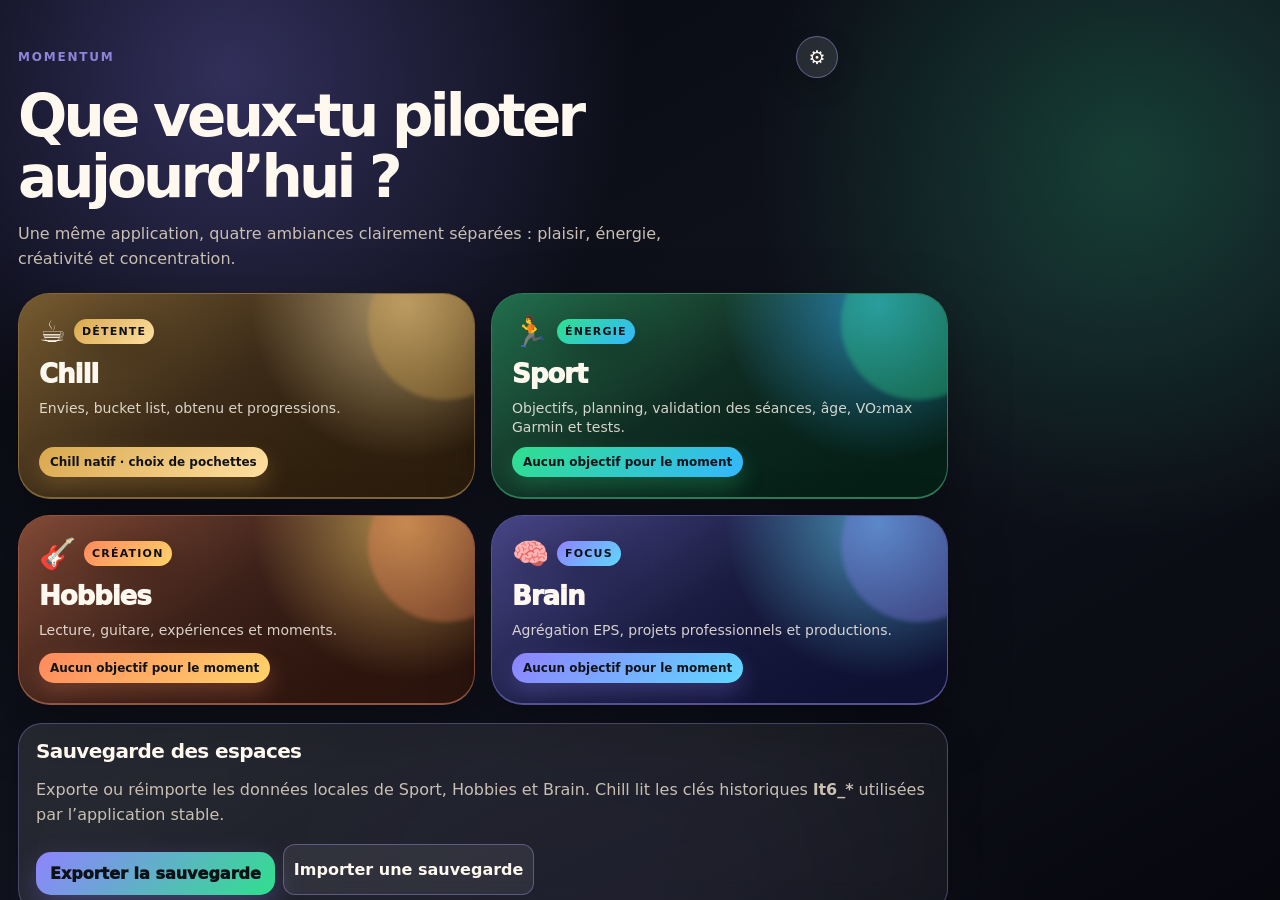
==== commit 99761f7a: "chore(v2): bump cache for cover gallery and global theme" ====
--- a/v2/index.html
+++ b/v2/index.html
@@ -7,11 +7,11 @@
   <meta http-equiv="Pragma" content="no-cache" />
   <meta http-equiv="Expires" content="0" />
   <title>Momentum</title>
-  <link rel="stylesheet" href="./styles.css?v=20260715-chill-settings1" />
-  <link rel="stylesheet" href="./overrides.css?v=20260715-chill-settings1" />
+  <link rel="stylesheet" href="./styles.css?v=20260715-cover-gallery-theme1" />
+  <link rel="stylesheet" href="./overrides.css?v=20260715-cover-gallery-theme1" />
 </head>
 <body data-bg-theme="dark">
-  <main class="shell" id="app" data-build="chill-settings1">
+  <main class="shell" id="app" data-build="cover-gallery-theme1">
     <section class="screen active" id="home-screen" aria-labelledby="home-title">
       <header class="home-hero">
         <div class="home-topbar">
@@ -24,7 +24,7 @@
 
       <article class="panel settings-panel" data-settings-panel hidden>
         <h3>Réglage du fond</h3>
-        <p>Change uniquement l’ambiance générale du fond. Les espaces gardent leur identité Chill, Sport, Hobbies et Brain.</p>
+        <p>Change uniquement l’ambiance générale du fond. Le choix s’applique à tous les espaces : Chill, Sport, Hobbies et Brain.</p>
         <div class="theme-options" role="group" aria-label="Choix du fond">
           <button type="button" data-bg-choice="dark">Noir</button>
           <button type="button" data-bg-choice="light">Blanc</button>
@@ -37,7 +37,7 @@
           <span class="space-icon">☕</span>
           <span class="space-title">Chill</span>
           <span class="space-desc">Envies, bucket list, obtenu et progressions.</span>
-          <span class="space-meta">Chill natif · pochettes auto</span>
+          <span class="space-meta">Chill natif · choix de pochettes</span>
         </button>
 
         <button class="space-card sport" data-open-space="sport">
@@ -141,12 +141,12 @@
     </section>
   </main>
 
-  <script src="./goals-core.js?v=20260715-chill-settings1"></script>
-  <script src="./chill.js?v=20260715-chill-settings1"></script>
-  <script src="./sport.js?v=20260715-chill-settings1"></script>
-  <script src="./hobbies.js?v=20260715-chill-settings1"></script>
-  <script src="./brain.js?v=20260715-chill-settings1"></script>
-  <script src="./app.js?v=20260715-chill-settings1"></script>
+  <script src="./goals-core.js?v=20260715-cover-gallery-theme1"></script>
+  <script src="./chill.js?v=20260715-cover-gallery-theme1"></script>
+  <script src="./sport.js?v=20260715-cover-gallery-theme1"></script>
+  <script src="./hobbies.js?v=20260715-cover-gallery-theme1"></script>
+  <script src="./brain.js?v=20260715-cover-gallery-theme1"></script>
+  <script src="./app.js?v=20260715-cover-gallery-theme1"></script>
   <script>
     (function () {
       const key = 'momentum_bg_theme';
@@ -156,6 +156,7 @@
       function apply(theme) {
         const value = theme || 'dark';
         document.body.dataset.bgTheme = value;
+        document.documentElement.dataset.bgTheme = value;
         buttons.forEach(button => button.classList.toggle('active', button.dataset.bgChoice === value));
         localStorage.setItem(key, value);
       }
--- a/v2/overrides.css
+++ b/v2/overrides.css
@@ -1 +1 @@
-.home-topbar{display:flex;align-items:center;justify-content:space-between;gap:12px;margin-bottom:8px}.home-topbar .eyebrow{margin:0}.settings-toggle{width:42px;height:42px;border-radius:999px;border:1px solid color-mix(in srgb,var(--accent) 30%,rgba(255,255,255,.18));background:rgba(255,255,255,.11);color:var(--text);font-size:19px;font-weight:900;display:inline-grid;place-items:center;box-shadow:0 10px 26px rgba(0,0,0,.18);backdrop-filter:blur(8px);-webkit-backdrop-filter:blur(8px)}.settings-panel{max-width:930px}.settings-panel[hidden]{display:none!important}.theme-options{display:flex;gap:8px;flex-wrap:wrap;margin-top:10px}.theme-options button{border:1px solid color-mix(in srgb,var(--accent) 30%,rgba(255,255,255,.16));background:rgba(255,255,255,.08);color:var(--text);border-radius:999px;padding:9px 12px;font-weight:900}.theme-options button.active{background:linear-gradient(135deg,var(--accent),var(--accent-2));color:#101116}.chill-item{display:grid;grid-template-columns:72px minmax(0,1fr);gap:12px;align-items:start}.chill-cover{width:72px;aspect-ratio:2/3;border-radius:14px;overflow:hidden;background:rgba(255,255,255,.08);border:1px solid color-mix(in srgb,var(--accent) 25%,rgba(255,255,255,.12));display:grid;place-items:center;color:var(--muted);font-weight:900;box-shadow:0 10px 24px rgba(0,0,0,.18)}.chill-cover img{width:100%;height:100%;display:block;object-fit:cover}.chill-item-body{min-width:0}.chill-cover-status{border:1px solid color-mix(in srgb,var(--accent) 24%,rgba(255,255,255,.14));background:rgba(255,255,255,.075);border-radius:14px;padding:10px 12px;color:var(--muted);font-size:13px;font-weight:750}.chill-cover-status.is-error{border-color:rgba(255,120,120,.35);color:#ffd1d1}.chill-add-form [data-chill-cover-search]{margin-top:0}body[data-bg-theme="light"]{--text:#1e1b16;--muted:#5b554c;--muted-2:#776f64;--line:rgba(20,18,14,.15);background:#f7f7f4}body[data-bg-theme="light"] .shell,body[data-bg-theme="light"] .screen{background:#f7f7f4;color:var(--text)}body[data-bg-theme="light"] .screen::before{background:radial-gradient(circle at 18% 8%,color-mix(in srgb,var(--accent) 18%,transparent),transparent 30%),linear-gradient(150deg,#ffffff 0%,#f4f4ef 58%,#ffffff 100%)}body[data-bg-theme="light"] .screen::after{opacity:.18}body[data-bg-theme="light"] .panel,body[data-bg-theme="light"] .goal-card,body[data-bg-theme="light"] .metric-card{background:rgba(255,255,255,.74);box-shadow:0 12px 34px rgba(80,70,50,.10)}body[data-bg-theme="light"] .field input,body[data-bg-theme="light"] .field select,body[data-bg-theme="light"] .field textarea{background:rgba(255,255,255,.78);color:var(--text)}body[data-bg-theme="light"] .metric-card strong{color:var(--text)}body[data-bg-theme="light"] .space-card,body[data-bg-theme="light"] .space-header{color:#fff8ef}body[data-bg-theme="ecru"]{--text:#2a2118;--muted:#665a4c;--muted-2:#817261;--line:rgba(45,32,20,.15);background:#efe6d2}body[data-bg-theme="ecru"] .shell,body[data-bg-theme="ecru"] .screen{background:#efe6d2;color:var(--text)}body[data-bg-theme="ecru"] .screen::before{background:radial-gradient(circle at 18% 8%,color-mix(in srgb,var(--accent) 20%,transparent),transparent 30%),linear-gradient(150deg,#f7eedc 0%,#eadcc3 58%,#f4ead7 100%)}body[data-bg-theme="ecru"] .screen::after{opacity:.20}body[data-bg-theme="ecru"] .panel,body[data-bg-theme="ecru"] .goal-card,body[data-bg-theme="ecru"] .metric-card{background:rgba(255,250,239,.72);box-shadow:0 12px 34px rgba(92,65,35,.12)}body[data-bg-theme="ecru"] .field input,body[data-bg-theme="ecru"] .field select,body[data-bg-theme="ecru"] .field textarea{background:rgba(255,250,239,.78);color:var(--text)}body[data-bg-theme="ecru"] .metric-card strong{color:var(--text)}body[data-bg-theme="ecru"] .space-card,body[data-bg-theme="ecru"] .space-header{color:#fff8ef}@media(max-width:680px){.chill-item{grid-template-columns:56px minmax(0,1fr);gap:10px}.chill-cover{width:56px;border-radius:12px}.home-topbar{margin-top:4px}.settings-toggle{width:40px;height:40px}}+.home-topbar{display:flex;align-items:center;justify-content:space-between;gap:12px;margin-bottom:8px}.home-topbar .eyebrow{margin:0}.settings-toggle{width:42px;height:42px;border-radius:999px;border:1px solid color-mix(in srgb,var(--accent) 30%,rgba(255,255,255,.18));background:rgba(255,255,255,.11);color:var(--text);font-size:19px;font-weight:900;display:inline-grid;place-items:center;box-shadow:0 10px 26px rgba(0,0,0,.18);backdrop-filter:blur(8px);-webkit-backdrop-filter:blur(8px)}.settings-panel{max-width:930px}.settings-panel[hidden]{display:none!important}.theme-options{display:flex;gap:8px;flex-wrap:wrap;margin-top:10px}.theme-options button{border:1px solid color-mix(in srgb,var(--accent) 30%,rgba(255,255,255,.16));background:rgba(255,255,255,.08);color:var(--text);border-radius:999px;padding:9px 12px;font-weight:900}.theme-options button.active{background:linear-gradient(135deg,var(--accent),var(--accent-2));color:#101116}.chill-add-form .actions-row{margin-top:0}.chill-cover-status{border:1px solid color-mix(in srgb,var(--accent) 24%,rgba(255,255,255,.14));background:rgba(255,255,255,.075);border-radius:14px;padding:10px 12px;color:var(--muted);font-size:13px;font-weight:750}.chill-cover-status.is-error{border-color:rgba(255,120,120,.42);color:#ffd1d1}.chill-cover-picker{border:1px solid color-mix(in srgb,var(--accent) 22%,rgba(255,255,255,.13));background:rgba(255,255,255,.055);border-radius:16px;padding:10px}.chill-cover-picker[hidden]{display:none!important}.chill-cover-picker p{margin:0 0 8px;font-size:13px;font-weight:850}.chill-cover-options{display:grid;grid-template-columns:repeat(3,minmax(0,1fr));gap:8px}.chill-cover-choice{border:2px solid transparent;border-radius:13px;background:rgba(255,255,255,.08);padding:3px;aspect-ratio:2/3;overflow:hidden}.chill-cover-choice.active{border-color:var(--accent);box-shadow:0 0 0 2px color-mix(in srgb,var(--accent) 22%,transparent)}.chill-cover-choice img{width:100%;height:100%;display:block;object-fit:cover;border-radius:9px}.chill-list .chill-item{display:grid!important;grid-template-columns:78px minmax(0,1fr)!important;gap:12px!important;align-items:start!important;min-height:0!important;overflow:hidden!important}.chill-list .chill-cover{width:78px!important;height:116px!important;max-width:78px!important;min-width:78px!important;max-height:116px!important;min-height:116px!important;border-radius:14px!important;overflow:hidden!important;background:rgba(255,255,255,.08)!important;border:1px solid color-mix(in srgb,var(--accent) 25%,rgba(255,255,255,.12))!important;display:grid!important;place-items:center!important;color:var(--muted)!important;font-weight:900!important;box-shadow:0 10px 24px rgba(0,0,0,.18)!important}.chill-list .chill-cover img{width:100%!important;height:100%!important;display:block!important;object-fit:cover!important;object-position:center!important}.chill-list .chill-item-body{min-width:0!important;align-self:start!important}.chill-list .chill-item-body header{align-items:flex-start!important}.chill-list .chill-item .actions-row{margin-top:14px!important}.chill-cover-empty{font-size:22px!important}body[data-bg-theme="dark"] .shell,body[data-bg-theme="dark"] .screen{background:#080911!important;color:var(--text)!important}body[data-bg-theme="dark"] #space-chill::before{background:radial-gradient(circle at 12% 8%,rgba(217,168,78,.40),transparent 34%),radial-gradient(circle at 92% 12%,rgba(255,224,161,.24),transparent 28%),linear-gradient(150deg,#24160a 0%,#161018 55%,#21170e 100%)!important}body[data-bg-theme="dark"] #space-sport::before{background:radial-gradient(circle at 12% 8%,rgba(47,224,141,.34),transparent 34%),radial-gradient(circle at 92% 14%,rgba(52,183,255,.28),transparent 28%),linear-gradient(150deg,#041a14 0%,#08151c 54%,#08101d 100%)!important}body[data-bg-theme="dark"] #space-hobbies::before{background:radial-gradient(circle at 12% 8%,rgba(255,137,93,.38),transparent 34%),radial-gradient(circle at 92% 12%,rgba(255,211,106,.24),transparent 28%),linear-gradient(150deg,#23100a 0%,#171019 55%,#211017 100%)!important}body[data-bg-theme="dark"] #space-brain::before{background:radial-gradient(circle at 14% 8%,rgba(143,131,255,.38),transparent 34%),radial-gradient(circle at 92% 14%,rgba(96,215,255,.22),transparent 30%),linear-gradient(150deg,#0a0b23 0%,#09101d 56%,#11172d 100%)!important}body[data-bg-theme="light"]{--text:#1e1b16;--muted:#5b554c;--muted-2:#776f64;--line:rgba(20,18,14,.15);background:#f7f7f4!important}body[data-bg-theme="light"] .shell,body[data-bg-theme="light"] .screen{background:#f7f7f4!important;color:var(--text)!important}body[data-bg-theme="light"] #home-screen::before,body[data-bg-theme="light"] #space-chill::before,body[data-bg-theme="light"] #space-sport::before,body[data-bg-theme="light"] #space-hobbies::before,body[data-bg-theme="light"] #space-brain::before{background:radial-gradient(circle at 18% 8%,color-mix(in srgb,var(--accent) 18%,transparent),transparent 30%),linear-gradient(150deg,#ffffff 0%,#f4f4ef 58%,#ffffff 100%)!important}body[data-bg-theme="light"] #home-screen::after,body[data-bg-theme="light"] #space-chill::after,body[data-bg-theme="light"] #space-sport::after,body[data-bg-theme="light"] #space-hobbies::after,body[data-bg-theme="light"] #space-brain::after{opacity:.08!important;background-image:none!important}body[data-bg-theme="light"] .panel,body[data-bg-theme="light"] .goal-card,body[data-bg-theme="light"] .metric-card{background:rgba(255,255,255,.84)!important;box-shadow:0 12px 34px rgba(80,70,50,.10)!important}body[data-bg-theme="light"] .field input,body[data-bg-theme="light"] .field select,body[data-bg-theme="light"] .field textarea{background:rgba(255,255,255,.9)!important;color:var(--text)!important}body[data-bg-theme="light"] .metric-card strong,body[data-bg-theme="light"] h1,body[data-bg-theme="light"] h2,body[data-bg-theme="light"] h3{color:var(--text)!important}body[data-bg-theme="light"] .space-card,body[data-bg-theme="light"] .space-header{color:#fff8ef!important}body[data-bg-theme="ecru"]{--text:#2a2118;--muted:#665a4c;--muted-2:#817261;--line:rgba(45,32,20,.15);background:#efe6d2!important}body[data-bg-theme="ecru"] .shell,body[data-bg-theme="ecru"] .screen{background:#efe6d2!important;color:var(--text)!important}body[data-bg-theme="ecru"] #home-screen::before,body[data-bg-theme="ecru"] #space-chill::before,body[data-bg-theme="ecru"] #space-sport::before,body[data-bg-theme="ecru"] #space-hobbies::before,body[data-bg-theme="ecru"] #space-brain::before{background:radial-gradient(circle at 18% 8%,color-mix(in srgb,var(--accent) 20%,transparent),transparent 30%),linear-gradient(150deg,#f7eedc 0%,#eadcc3 58%,#f4ead7 100%)!important}body[data-bg-theme="ecru"] #home-screen::after,body[data-bg-theme="ecru"] #space-chill::after,body[data-bg-theme="ecru"] #space-sport::after,body[data-bg-theme="ecru"] #space-hobbies::after,body[data-bg-theme="ecru"] #space-brain::after{opacity:.08!important;background-image:none!important}body[data-bg-theme="ecru"] .panel,body[data-bg-theme="ecru"] .goal-card,body[data-bg-theme="ecru"] .metric-card{background:rgba(255,250,239,.84)!important;box-shadow:0 12px 34px rgba(92,65,35,.12)!important}body[data-bg-theme="ecru"] .field input,body[data-bg-theme="ecru"] .field select,body[data-bg-theme="ecru"] .field textarea{background:rgba(255,250,239,.92)!important;color:var(--text)!important}body[data-bg-theme="ecru"] .metric-card strong,body[data-bg-theme="ecru"] h1,body[data-bg-theme="ecru"] h2,body[data-bg-theme="ecru"] h3{color:var(--text)!important}body[data-bg-theme="ecru"] .space-card,body[data-bg-theme="ecru"] .space-header{color:#fff8ef!important}@media(max-width:680px){.chill-list .chill-item{grid-template-columns:60px minmax(0,1fr)!important;gap:10px!important}.chill-list .chill-cover{width:60px!important;height:90px!important;max-width:60px!important;min-width:60px!important;max-height:90px!important;min-height:90px!important;border-radius:12px!important}.home-topbar{margin-top:4px}.settings-toggle{width:40px;height:40px}.chill-cover-options{grid-template-columns:repeat(3,minmax(0,1fr));gap:7px}}
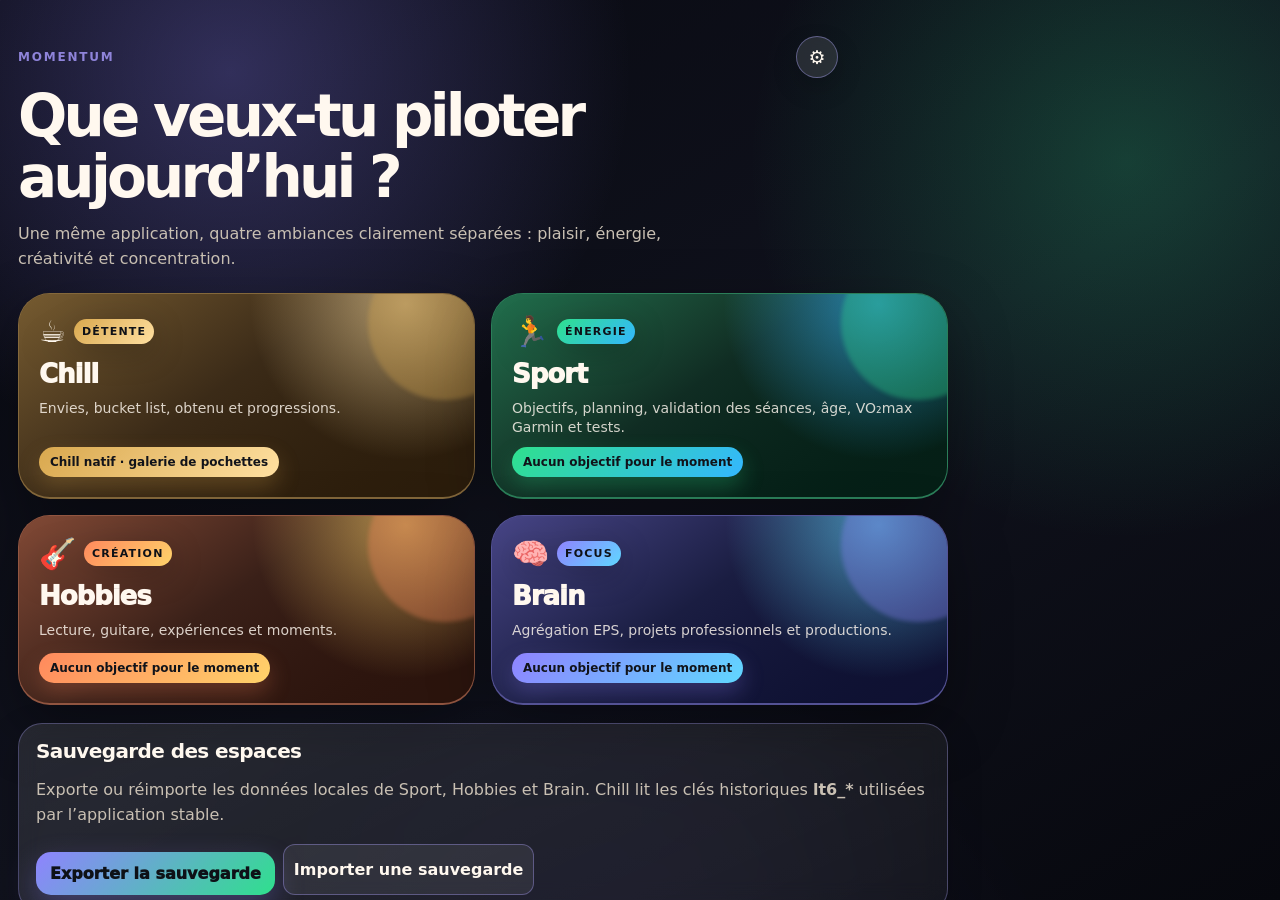
==== commit 58ab1a16: "fix(v2): load new Chill gallery files" ====
--- a/v2/index.html
+++ b/v2/index.html
@@ -7,11 +7,11 @@
   <meta http-equiv="Pragma" content="no-cache" />
   <meta http-equiv="Expires" content="0" />
   <title>Momentum</title>
-  <link rel="stylesheet" href="./styles.css?v=20260715-cover-gallery-theme1" />
-  <link rel="stylesheet" href="./overrides.css?v=20260715-cover-gallery-theme1" />
+  <link rel="stylesheet" href="./styles.css?v=20260715-chill-gallery2" />
+  <link rel="stylesheet" href="./overrides-gallery.css?v=20260715-chill-gallery2" />
 </head>
 <body data-bg-theme="dark">
-  <main class="shell" id="app" data-build="cover-gallery-theme1">
+  <main class="shell" id="app" data-build="chill-gallery2">
     <section class="screen active" id="home-screen" aria-labelledby="home-title">
       <header class="home-hero">
         <div class="home-topbar">
@@ -37,7 +37,7 @@
           <span class="space-icon">☕</span>
           <span class="space-title">Chill</span>
           <span class="space-desc">Envies, bucket list, obtenu et progressions.</span>
-          <span class="space-meta">Chill natif · choix de pochettes</span>
+          <span class="space-meta">Chill natif · galerie de pochettes</span>
         </button>
 
         <button class="space-card sport" data-open-space="sport">
@@ -141,12 +141,12 @@
     </section>
   </main>
 
-  <script src="./goals-core.js?v=20260715-cover-gallery-theme1"></script>
-  <script src="./chill.js?v=20260715-cover-gallery-theme1"></script>
-  <script src="./sport.js?v=20260715-cover-gallery-theme1"></script>
-  <script src="./hobbies.js?v=20260715-cover-gallery-theme1"></script>
-  <script src="./brain.js?v=20260715-cover-gallery-theme1"></script>
-  <script src="./app.js?v=20260715-cover-gallery-theme1"></script>
+  <script src="./goals-core.js?v=20260715-chill-gallery2"></script>
+  <script src="./chill-gallery.js?v=20260715-chill-gallery2"></script>
+  <script src="./sport.js?v=20260715-chill-gallery2"></script>
+  <script src="./hobbies.js?v=20260715-chill-gallery2"></script>
+  <script src="./brain.js?v=20260715-chill-gallery2"></script>
+  <script src="./app.js?v=20260715-chill-gallery2"></script>
   <script>
     (function () {
       const key = 'momentum_bg_theme';
--- a/v2/overrides-gallery.css
+++ b/v2/overrides-gallery.css
@@ -0,0 +1 @@
+.home-topbar{display:flex;align-items:center;justify-content:space-between;gap:12px;margin-bottom:8px}.home-topbar .eyebrow{margin:0}.settings-toggle{width:42px;height:42px;border-radius:999px;border:1px solid color-mix(in srgb,var(--accent) 30%,rgba(255,255,255,.18));background:rgba(255,255,255,.11);color:var(--text);font-size:19px;font-weight:900;display:inline-grid;place-items:center;box-shadow:0 10px 26px rgba(0,0,0,.18);backdrop-filter:blur(8px);-webkit-backdrop-filter:blur(8px)}.settings-panel{max-width:930px}.settings-panel[hidden]{display:none!important}.theme-options{display:flex;gap:8px;flex-wrap:wrap;margin-top:10px}.theme-options button{border:1px solid color-mix(in srgb,var(--accent) 30%,rgba(255,255,255,.16));background:rgba(255,255,255,.08);color:var(--text);border-radius:999px;padding:9px 12px;font-weight:900}.theme-options button.active{background:linear-gradient(135deg,var(--accent),var(--accent-2));color:#101116}.chill-manual-url{border:1px solid color-mix(in srgb,var(--accent) 22%,rgba(255,255,255,.13));border-radius:14px;padding:10px 12px;background:rgba(255,255,255,.04)}.chill-manual-url summary{font-weight:900;color:color-mix(in srgb,var(--accent) 66%,var(--muted));cursor:pointer}.chill-add-form .actions-row{margin-top:0}.chill-cover-status{border:1px solid color-mix(in srgb,var(--accent) 24%,rgba(255,255,255,.14));background:rgba(255,255,255,.075);border-radius:14px;padding:10px 12px;color:var(--muted);font-size:13px;font-weight:750}.chill-cover-status.is-error{border-color:rgba(255,120,120,.42);color:#ffd1d1}.chill-cover-picker{display:block;border:1px solid color-mix(in srgb,var(--accent) 22%,rgba(255,255,255,.13));background:rgba(255,255,255,.06);border-radius:16px;padding:10px;margin:8px 0}.chill-cover-picker[hidden]{display:none!important}.chill-cover-picker p{margin:0 0 8px;font-size:13px;font-weight:900;color:var(--muted)}.chill-cover-options{display:grid;grid-template-columns:repeat(3,minmax(0,1fr));gap:8px}.chill-cover-choice{border:2px solid transparent;border-radius:13px;background:rgba(255,255,255,.10);padding:3px;aspect-ratio:2/3;overflow:hidden}.chill-cover-choice.active{border-color:var(--accent);box-shadow:0 0 0 2px color-mix(in srgb,var(--accent) 22%,transparent)}.chill-cover-choice img{width:100%;height:100%;display:block;object-fit:cover;border-radius:9px}.chill-list .chill-item{display:grid!important;grid-template-columns:78px minmax(0,1fr)!important;gap:12px!important;align-items:start!important;min-height:0!important;overflow:hidden!important}.chill-list .chill-cover{width:78px!important;height:116px!important;max-width:78px!important;min-width:78px!important;max-height:116px!important;min-height:116px!important;border-radius:14px!important;overflow:hidden!important;background:rgba(255,255,255,.08)!important;border:1px solid color-mix(in srgb,var(--accent) 25%,rgba(255,255,255,.12))!important;display:grid!important;place-items:center!important;color:var(--muted)!important;font-weight:900!important;box-shadow:0 10px 24px rgba(0,0,0,.18)!important}.chill-list .chill-cover img{width:100%!important;height:100%!important;display:block!important;object-fit:cover!important;object-position:center!important}.chill-list .chill-item-body{min-width:0!important;align-self:start!important}.chill-list .chill-item-body header{align-items:flex-start!important}.chill-list .chill-item .actions-row{margin-top:14px!important}.chill-cover-empty{font-size:22px!important}body[data-bg-theme="dark"] .shell,body[data-bg-theme="dark"] .screen{background:#080911!important;color:var(--text)!important}body[data-bg-theme="dark"] #space-chill::before{background:radial-gradient(circle at 12% 8%,rgba(217,168,78,.40),transparent 34%),radial-gradient(circle at 92% 12%,rgba(255,224,161,.24),transparent 28%),linear-gradient(150deg,#24160a 0%,#161018 55%,#21170e 100%)!important}body[data-bg-theme="dark"] #space-sport::before{background:radial-gradient(circle at 12% 8%,rgba(47,224,141,.34),transparent 34%),radial-gradient(circle at 92% 14%,rgba(52,183,255,.28),transparent 28%),linear-gradient(150deg,#041a14 0%,#08151c 54%,#08101d 100%)!important}body[data-bg-theme="dark"] #space-hobbies::before{background:radial-gradient(circle at 12% 8%,rgba(255,137,93,.38),transparent 34%),radial-gradient(circle at 92% 12%,rgba(255,211,106,.24),transparent 28%),linear-gradient(150deg,#23100a 0%,#171019 55%,#211017 100%)!important}body[data-bg-theme="dark"] #space-brain::before{background:radial-gradient(circle at 14% 8%,rgba(143,131,255,.38),transparent 34%),radial-gradient(circle at 92% 14%,rgba(96,215,255,.22),transparent 30%),linear-gradient(150deg,#0a0b23 0%,#09101d 56%,#11172d 100%)!important}body[data-bg-theme="light"]{--text:#1e1b16;--muted:#5b554c;--muted-2:#776f64;--line:rgba(20,18,14,.15);background:#f7f7f4!important}body[data-bg-theme="light"] .shell,body[data-bg-theme="light"] .screen{background:#f7f7f4!important;color:var(--text)!important}body[data-bg-theme="light"] #home-screen::before,body[data-bg-theme="light"] #space-chill::before,body[data-bg-theme="light"] #space-sport::before,body[data-bg-theme="light"] #space-hobbies::before,body[data-bg-theme="light"] #space-brain::before{background:radial-gradient(circle at 18% 8%,color-mix(in srgb,var(--accent) 18%,transparent),transparent 30%),linear-gradient(150deg,#ffffff 0%,#f4f4ef 58%,#ffffff 100%)!important}body[data-bg-theme="light"] #home-screen::after,body[data-bg-theme="light"] #space-chill::after,body[data-bg-theme="light"] #space-sport::after,body[data-bg-theme="light"] #space-hobbies::after,body[data-bg-theme="light"] #space-brain::after{opacity:.05!important;background-image:none!important}body[data-bg-theme="light"] .panel,body[data-bg-theme="light"] .goal-card,body[data-bg-theme="light"] .metric-card{background:rgba(255,255,255,.86)!important;box-shadow:0 12px 34px rgba(80,70,50,.10)!important}body[data-bg-theme="light"] .field input,body[data-bg-theme="light"] .field select,body[data-bg-theme="light"] .field textarea{background:rgba(255,255,255,.92)!important;color:var(--text)!important}body[data-bg-theme="light"] .metric-card strong,body[data-bg-theme="light"] h1,body[data-bg-theme="light"] h2,body[data-bg-theme="light"] h3{color:var(--text)!important}body[data-bg-theme="light"] .space-card,body[data-bg-theme="light"] .space-header{color:#fff8ef!important}body[data-bg-theme="ecru"]{--text:#2a2118;--muted:#665a4c;--muted-2:#817261;--line:rgba(45,32,20,.15);background:#efe6d2!important}body[data-bg-theme="ecru"] .shell,body[data-bg-theme="ecru"] .screen{background:#efe6d2!important;color:var(--text)!important}body[data-bg-theme="ecru"] #home-screen::before,body[data-bg-theme="ecru"] #space-chill::before,body[data-bg-theme="ecru"] #space-sport::before,body[data-bg-theme="ecru"] #space-hobbies::before,body[data-bg-theme="ecru"] #space-brain::before{background:radial-gradient(circle at 18% 8%,color-mix(in srgb,var(--accent) 20%,transparent),transparent 30%),linear-gradient(150deg,#f7eedc 0%,#eadcc3 58%,#f4ead7 100%)!important}body[data-bg-theme="ecru"] #home-screen::after,body[data-bg-theme="ecru"] #space-chill::after,body[data-bg-theme="ecru"] #space-sport::after,body[data-bg-theme="ecru"] #space-hobbies::after,body[data-bg-theme="ecru"] #space-brain::after{opacity:.05!important;background-image:none!important}body[data-bg-theme="ecru"] .panel,body[data-bg-theme="ecru"] .goal-card,body[data-bg-theme="ecru"] .metric-card{background:rgba(255,250,239,.86)!important;box-shadow:0 12px 34px rgba(92,65,35,.12)!important}body[data-bg-theme="ecru"] .field input,body[data-bg-theme="ecru"] .field select,body[data-bg-theme="ecru"] .field textarea{background:rgba(255,250,239,.93)!important;color:var(--text)!important}body[data-bg-theme="ecru"] .metric-card strong,body[data-bg-theme="ecru"] h1,body[data-bg-theme="ecru"] h2,body[data-bg-theme="ecru"] h3{color:var(--text)!important}body[data-bg-theme="ecru"] .space-card,body[data-bg-theme="ecru"] .space-header{color:#fff8ef!important}@media(max-width:680px){.chill-list .chill-item{grid-template-columns:60px minmax(0,1fr)!important;gap:10px!important}.chill-list .chill-cover{width:60px!important;height:90px!important;max-width:60px!important;min-width:60px!important;max-height:90px!important;min-height:90px!important;border-radius:12px!important}.home-topbar{margin-top:4px}.settings-toggle{width:40px;height:40px}.chill-cover-options{grid-template-columns:repeat(3,minmax(0,1fr));gap:7px}.chill-manual-url{padding:9px 10px}}
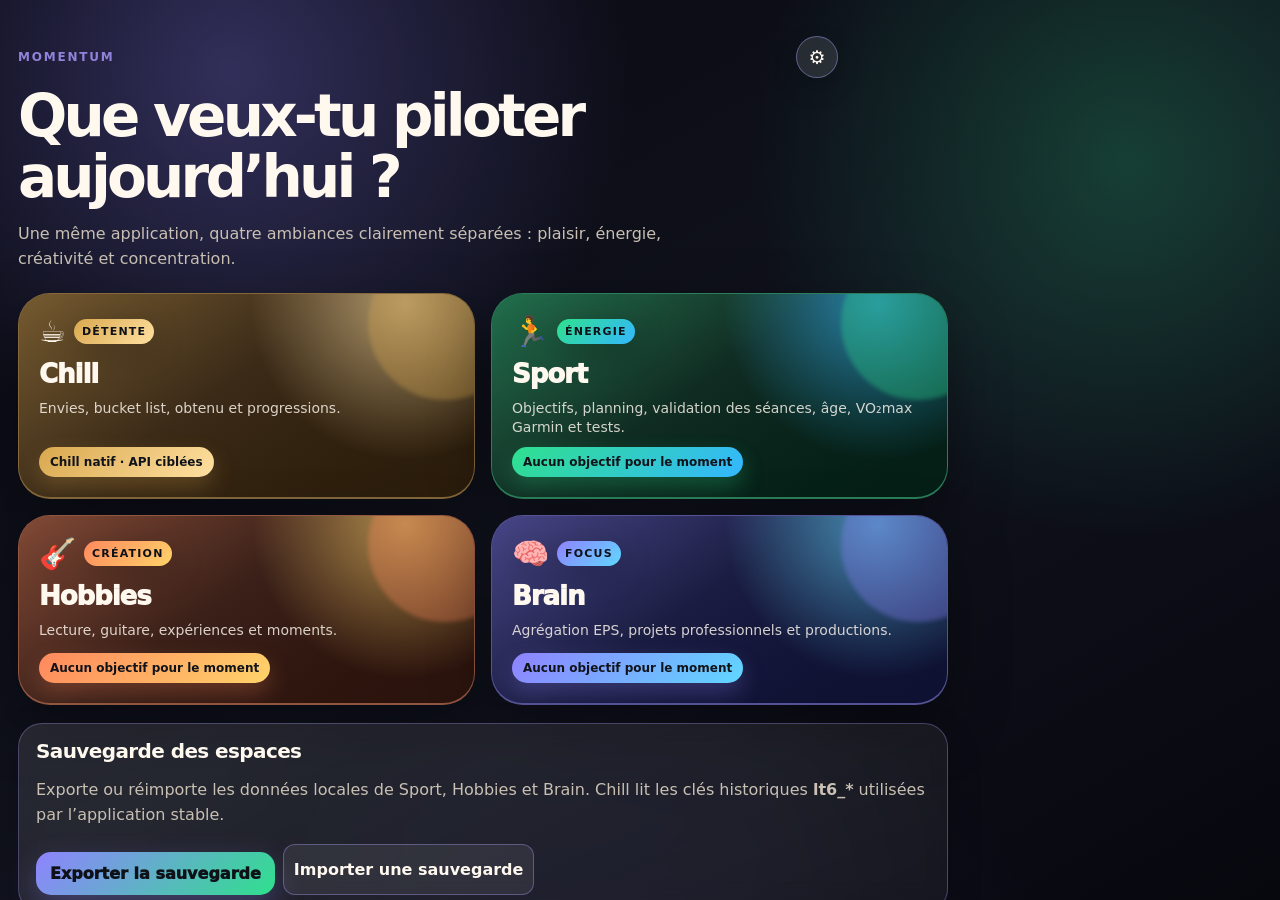
==== commit 2b058d77: "chore(v2): load routed Chill cover search" ====
--- a/v2/index.html
+++ b/v2/index.html
@@ -7,11 +7,11 @@
   <meta http-equiv="Pragma" content="no-cache" />
   <meta http-equiv="Expires" content="0" />
   <title>Momentum</title>
-  <link rel="stylesheet" href="./styles.css?v=20260715-chill-gallery2" />
-  <link rel="stylesheet" href="./overrides-gallery.css?v=20260715-chill-gallery2" />
+  <link rel="stylesheet" href="./styles.css?v=20260715-chill-router1" />
+  <link rel="stylesheet" href="./overrides-gallery.css?v=20260715-chill-router1" />
 </head>
 <body data-bg-theme="dark">
-  <main class="shell" id="app" data-build="chill-gallery2">
+  <main class="shell" id="app" data-build="chill-router1">
     <section class="screen active" id="home-screen" aria-labelledby="home-title">
       <header class="home-hero">
         <div class="home-topbar">
@@ -37,7 +37,7 @@
           <span class="space-icon">☕</span>
           <span class="space-title">Chill</span>
           <span class="space-desc">Envies, bucket list, obtenu et progressions.</span>
-          <span class="space-meta">Chill natif · galerie de pochettes</span>
+          <span class="space-meta">Chill natif · API ciblées</span>
         </button>
 
         <button class="space-card sport" data-open-space="sport">
@@ -141,12 +141,12 @@
     </section>
   </main>
 
-  <script src="./goals-core.js?v=20260715-chill-gallery2"></script>
-  <script src="./chill-gallery.js?v=20260715-chill-gallery2"></script>
-  <script src="./sport.js?v=20260715-chill-gallery2"></script>
-  <script src="./hobbies.js?v=20260715-chill-gallery2"></script>
-  <script src="./brain.js?v=20260715-chill-gallery2"></script>
-  <script src="./app.js?v=20260715-chill-gallery2"></script>
+  <script src="./goals-core.js?v=20260715-chill-router1"></script>
+  <script src="./chill-router.js?v=20260715-chill-router1"></script>
+  <script src="./sport.js?v=20260715-chill-router1"></script>
+  <script src="./hobbies.js?v=20260715-chill-router1"></script>
+  <script src="./brain.js?v=20260715-chill-router1"></script>
+  <script src="./app.js?v=20260715-chill-router1"></script>
   <script>
     (function () {
       const key = 'momentum_bg_theme';
